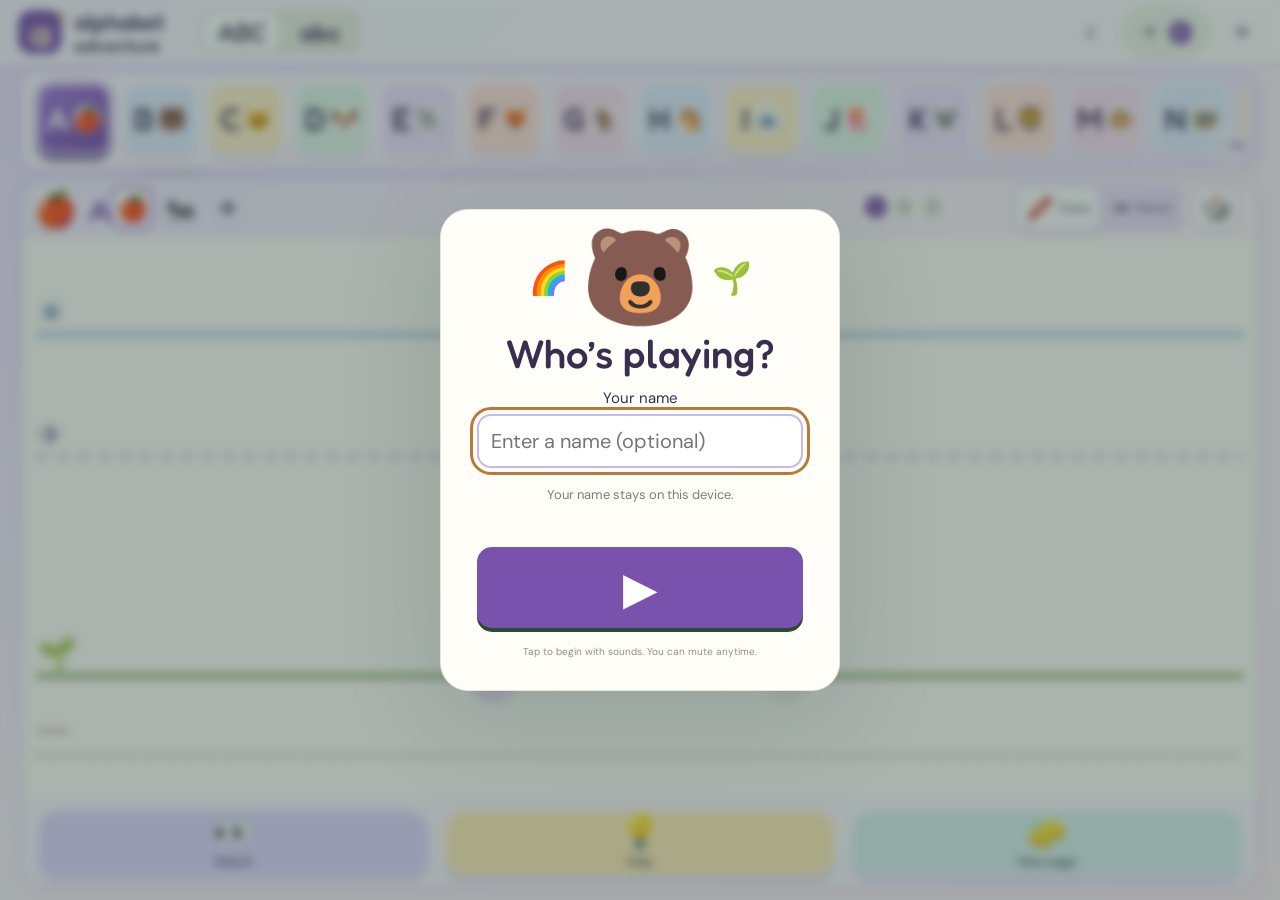
==== index.html @ bd3f43d1 "Advance optional Pencil guidance after completed drawn routes" ====
<!doctype html>
<html lang="en"><head><meta charset="utf-8"><meta name="viewport" content="width=device-width, initial-scale=1, viewport-fit=cover"><meta name="theme-color" content="#eef5eb"><meta name="description" content="A playful, gentle alphabet tracing adventure. Follow the dots, collect animal stickers, and learn one little stroke at a time."><title>Alphabet Adventure · Little strokes, big discoveries</title><link rel="stylesheet" href="style.css?v=25"></head>
<body>
<div id="scene-backdrop" aria-hidden="true"></div><div id="screen-effects" aria-hidden="true"></div>
<header class="topbar"><div class="brand" aria-label="Alphabet Adventure"><span class="brand-icon">a<span>✦</span></span><span>alphabet<span class="brand-second">adventure</span></span></div><div class="case-switch" role="group" aria-label="Letter case"><button id="upper" class="selected" aria-pressed="true">ABC <span>Big letters</span></button><button id="lower" aria-pressed="false">abc <span>Little letters</span></button></div><nav><button id="sound" class="icon-button" aria-label="Mute sounds" aria-pressed="false">♫ <span>Sound on</span></button><button id="stickers" class="collection-button">✧ <span>My stickers</span> <b id="sticker-count">0</b></button><button id="parent" class="icon-button" aria-label="Grown-up settings">⚙</button></nav></header>
<main>
<section class="intro"><div><div class="eyebrow"><span></span> A LITTLE PRACTICE. A LOT OF MAGIC.</div><h1>Little strokes.<br><span>Big discoveries.</span></h1><p>Follow the trail. Make a letter. Meet a new friend.</p></div><div class="intro-art" aria-hidden="true"><span class="sun">☀</span><div class="bear">🐻</div><span class="speech-bubble">Let’s grow together!</span><span class="flower">✿</span><span class="twinkle">✧</span></div></section>
<section class="scene-ribbon" aria-label="Interactive letter background"><div><span class="eyebrow">EXPLORE YOUR LETTER WORLD</span><h2 id="scene-title">Apple orchard</h2><span class="scene-invite">Tap a little friend for a surprise!</span></div><div id="scene-toys"></div><button id="animal-sound" class="secondary">♫ Play scene sound</button></section>
<div class="mini-adventure"><div><strong>Small steps, big smiles 🌟</strong><span id="adventure-status" aria-live="polite">Try three easy letters, one at a time.</span></div><div id="adventure-progress" aria-label="Adventure progress"></div><button id="suggested" class="secondary">✦ Pick a letter for me</button><button id="adventure-start" class="secondary">▶ Let’s try L, T, I</button></div>
<section class="workspace" aria-label="Letter tracing activity">
<aside class="letter-panel"><div class="section-title"><h2>Your alphabet</h2><span>26 little adventures</span></div><div id="alphabet" class="alphabet" aria-label="Choose a letter"></div><div class="swipe-cue" aria-hidden="true">☝ ↔</div><div class="letter-pager" hidden><button id="letters-prev" aria-label="Previous letters">◀</button><span id="letters-page" aria-label="Letter pages"></span><button id="letters-next" aria-label="More letters">▶</button></div><div class="journey"><span>YOUR GROWING GARDEN</span><div class="journey-row"><b id="mastered">0 of 26 letters</b><span>🌱</span></div><progress id="garden" max="26" value="0"></progress><p>A little more wonderful every day.</p></div></aside>
<div class="tracing-card"><div class="card-header"><div class="letter-word"><span id="word-emoji" role="button" tabindex="0" aria-label="Hear this letter">🍎</span><div><span class="eyebrow">LET’S MAKE A LETTER</span><h2><span id="letter-title">A</span> <span id="word-title">is for apple</span></h2></div></div><div id="picture-examples" role="group" aria-label="More examples for this letter"></div><div class="practice-tools" role="group" aria-label="Practice tool"><button id="trace-mode" aria-pressed="true" aria-label="Trace: follow the broad guide">🖍️ <span>Trace</span></button><button id="pencil-mode" aria-pressed="false" aria-label="Pencil: draw your own fine line">✏️ <span>Pencil</span></button></div><div class="play-tools"><button id="random-letter" class="secondary" aria-label="Choose a random letter" aria-pressed="false">🎲</button></div><button id="hear" class="round-button" aria-label="Hear this letter">♫</button></div><div class="guide-controls"><div role="group" aria-label="Writing guide"><button id="guide-trail" aria-pressed="true">〰 Wide trail</button><button id="guide-dots" aria-pressed="false">⁙ Try dots</button></div><span id="guide-label">Follow the wide trail, one stroke at a time.</span></div><button id="line-coach" class="line-coach" hidden aria-label="Hear writing-line guidance"></button><div class="instruction-row"><span id="instruction">Start at the glowing dot</span><div id="steps" aria-label="Stroke progress"></div></div>
<div class="drawing-area" id="drawing-area"><svg id="board" viewBox="0 0 600 460" role="img" aria-label="Trace uppercase A. Start at the numbered dot and follow the arrows."><defs><filter id="glow"><feGaussianBlur stdDeviation="4"/></filter></defs><g id="writing-guides" aria-label="Sky line, plane line, grass baseline and worm line"></g><g id="letter-paths"></g><g id="pencil-directions" pointer-events="none" aria-hidden="true"></g><g id="pencil-cue" pointer-events="none"></g><g id="direction"></g><g id="start-marker"></g><circle id="touch-feedback" r="10" fill="#f8bb72" fill-opacity=".5" stroke="#d68127" stroke-width="2" visibility="hidden" pointer-events="none"/><circle id="demo-dot" r="15" fill="#f4a652" stroke="white" stroke-width="5" visibility="hidden"/></svg><div id="coach-bubble" hidden role="status"><span id="coach-face" aria-hidden="true">🐻</span><span id="coach-message"></span></div><div id="watch-caption" class="watch-caption" hidden aria-live="polite"></div><div id="hint" class="hint" aria-live="polite">☝ Touch the dot and follow the trail</div><div id="retry-notice" class="retry-notice" hidden aria-live="polite">🌱 A fresh page. Let’s try together.</div><div id="celebrate" class="celebrate" hidden><div class="reward-sky" aria-hidden="true">☁️ 🌈 ☁️</div><div id="reward-letter" class="reward-letter" aria-hidden="true"></div><div class="reward-pop-stars" aria-label="Celebration stars"><button class="pop-star" aria-label="Pop a celebration star">⭐</button><button class="pop-star" aria-label="Pop a celebration star">⭐</button><button class="pop-star" aria-label="Pop a celebration star">⭐</button></div><button class="celebration-badge" id="reward-animal" aria-label="Tap the picture to continue">🦊</button><h3 id="reward-title">You made A!</h3><p id="reward-text">A new friend for your sticker book.</p><button id="next" hidden aria-hidden="true" tabindex="-1"></button><span class="picture-prompt" aria-hidden="true">☝ ➜</span><button id="practice-dots" class="secondary" hidden>⁙ Try this letter with dots</button><button id="break-button" class="text-button" hidden>🌱 Take a little break</button><button id="again" class="text-button">↻ Trace it again</button></div><div id="particles" aria-hidden="true"></div></div>
<div class="card-footer"><button id="demo" class="secondary" aria-label="Watch the whole letter"><span class="action-icon" aria-hidden="true">👀</span><span>Watch</span></button><button id="help" class="secondary" aria-label="Help: show the part to try"><span class="action-icon" aria-hidden="true">💡</span><span>Help</span></button><span id="stroke-label">One little stroke at a time</span><button id="check-pencil" class="secondary" hidden aria-label="Check my drawing"><span class="action-icon" aria-hidden="true">✅</span><span>Check</span></button><button id="retry" class="secondary" aria-label="Clear the paper and try again"><span class="action-icon" aria-hidden="true">🧽</span><span>New page</span></button></div></div>
<aside class="friend-panel"><span class="eyebrow">YOUR LITTLE CHEERLEADER</span><div class="friend-illustration"><span class="friend-spark spark-one">✦</span><span id="friend">🦊</span><span class="friend-spark spark-two">✧</span><span class="friend-shadow"></span></div><h2 id="friend-heading">Hi, little explorer!</h2><p id="friend-saying">Every letter starts with one little line. You’ve got this!</p><div class="tip-card"><span>☝</span><p><b>Follow the glowing dot</b><br>Use your finger or a mouse.<br>Take your time. There’s no rush.</p></div><div class="reward-preview"><span>✧</span><p>A new sticker is waiting<br>at the end of your letter!</p></div></aside>
</section><footer class="page-footer"><span>Made for little hands & big imaginations <span>♡</span></span><span>No timers. No pressure. Just discovery.</span></footer></main>
<dialog id="welcome"><div class="welcome-art" aria-hidden="true">🌈<span>🐻</span>🌱</div><div class="eyebrow">WELCOME, LITTLE EXPLORER</div><h2>Who’s playing?</h2><label for="player-name">Your name</label><input id="player-name" type="text" maxlength="32" autocomplete="off" autocapitalize="words" spellcheck="false" placeholder="Enter a name (optional)"><p>Your name stays on this device.</p><button id="start" class="primary" aria-label="Start playing">▶</button><small>Tap to begin with sounds. You can mute anytime.</small></dialog>
<dialog id="sticker-dialog"><button class="close" data-close="sticker-dialog" aria-label="Close sticker book">×</button><div class="eyebrow">LOOK WHAT YOU GREW</div><h2>Your sticker garden ✿</h2><p>Every completed letter brings a new friend.</p><div id="sticker-grid"></div><p class="storage-note">Saved on this browser, on this device.</p></dialog>
<dialog id="settings-dialog"><button class="close" data-close="settings-dialog" aria-label="Close settings">×</button><div class="eyebrow">FOR GROWN-UPS</div><h2>A little progress, every day</h2>
<div class="chart-filters"><label>Practice <select id="chart-mode"><option value="trail">Trace · broad guide</option><option value="dots">Dots · older practice</option><option value="pencil">Pencil</option></select></label><label>Support <select id="chart-level"><option value="gentle">More wiggle room</option><option value="focused">Closer tracing</option></select></label></div>
<p id="chart-context"></p><div id="progress-dashboard"></div><button id="review-practice" class="secondary">🌱 Practice a letter needing support</button><label class="setting-row">Personalized dice practice <input id="adaptive-practice" type="checkbox"></label>
<details><summary>How these observations work</summary><p id="observation-note"></p><p>Pencil records actual movement anywhere on the paper. Its shape score allows different sizes and positions. Screen tracing is not an assessment of independent handwriting. Speed is never a goal.</p><div id="observation-rows"></div><p id="practice-summary"></p><div id="practice-list"></div></details>
<details class="parent-controls"><summary>Practice settings</summary><label class="setting-row">Numbered Pencil tips <input id="pencil-directions-choice" type="checkbox" checked></label><p>Numbers are optional suggestions, not checkpoints. Tips move to the next part when you draw a route. Help repeats the current short tip. Watch demonstrates each tip. The drawing itself determines completion.</p><label class="setting-row">Handwriting lines <input id="writing-lines" type="checkbox" checked></label><p>Sky: tall letters. Plane: small-letter height. Grass: where letters sit. Worm: where tails go. Tap a line name to hear about it.</p><label class="setting-row">Practice appearance <select id="practice-appearance"><option value="trail">Trace · broad guide</option><option value="pencil">Pencil · draw your own line</option></select></label><label class="setting-row">How much wiggle room? <select id="difficulty"><option value="gentle">More wiggle room</option><option value="focused">Closer tracing</option></select></label><label class="setting-row">Gentle background music <input id="music-choice" type="checkbox"></label><label class="setting-row">Celebration animations <input id="animations" type="checkbox" checked></label><h3>Voice: gentle English</h3><p id="voice-note"></p><button id="test-voice" class="secondary">♫ Hear voice</button><p>Watch shows and narrates the whole letter. Help gives a numbered Pencil tip or highlights the current Trace stroke. Pencil waits for three seconds of stillness and compares the drawing with all letters in the selected case, allowing different positions, sizes, and stroke orders. It rewards a clear match, allows unfinished work to continue, and suggests a demonstration for a different letter without locking the paper. Uncertain work is not marked correct. Pages are bounded to 16 drawn gestures or a long scribble; work is preserved for repair. This geometric recognizer uses synthetic print examples, not a trained or validated child-handwriting model. Some valid handwriting styles will not match. Raw drawings stay in memory; only summary observations are saved locally. Try letters on real paper together too.</p><button id="reset" class="secondary">Reset saved practice…</button></details>
<p class="storage-note">Saved only in this browser. No uploaded child data or third-party analytics.</p><p id="storage-status" class="storage-note"></p></dialog>
<dialog id="break-dialog"><div class="eyebrow">LITTLE HANDS DID BIG THINGS</div><h2>Lovely practice! 🌱</h2><p id="break-message"></p><button class="primary" data-close="break-dialog">Ready to play again</button></dialog><script src="letters.js"></script><script src="scene.js?v=25"></script><script src="learning.js?v=25"></script><script src="accessibility.js?v=25"></script><script src="pencil-shape.js?v=25"></script><script src="play.js?v=25"></script><script src="progress.js?v=25"></script><script src="studio.js?v=25"></script><script src="narration.js?v=25"></script><script src="rewards.js?v=25"></script><script src="recognition-data.js?v=25"></script><script src="recognition.js?v=25"></script><script src="examples.js?v=25"></script><script src="pencil-directions.js?v=25"></script><script src="recognition-client.js?v=25"></script><script src="app.js?v=25"></script></body></html>
---- style.css ----
@import url('https://fonts.googleapis.com/css2?family=DM+Sans:wght@400;500;600;700&family=Fredoka:wght@400;500;600&display=swap');
:root{--ink:#253e35;--green:#416a4a;--mint:#eaf1e5;--cream:#faf9f2;--muted:#7b897f;--orange:#eeb067;--line:#e6e9df;--round:'Fredoka','Trebuchet MS',sans-serif;--body:'DM Sans',system-ui,sans-serif}*{box-sizing:border-box}body{margin:0;background:var(--cream);color:var(--ink);font:15px var(--body)}button,a,select,input{-webkit-tap-highlight-color:transparent}button,select{font:inherit}button{cursor:pointer;min-height:44px;border:0;color:inherit;transition:transform .15s,background .15s}button:hover{filter:brightness(.97)}button:active{transform:scale(.96)}button:focus-visible,a:focus-visible,select:focus-visible,input:focus-visible{outline:3px solid #bc7836;outline-offset:4px}button:disabled{opacity:.55;cursor:default}.topbar{max-width:1440px;margin:auto;padding:24px 42px;display:flex;align-items:center;justify-content:space-between;border-bottom:1px solid var(--line)}.brand{text-decoration:none;display:flex;gap:12px;color:var(--ink);align-items:center;font:500 23px/.92 var(--round);letter-spacing:-.5px}.brand-icon{width:44px;height:44px;border-radius:14px;background:var(--green);color:#fff1c9;font:500 37px var(--round);text-align:center;position:relative}.brand-icon span{font-size:17px;position:absolute;top:-6px;right:-6px;color:#e5ac60}.brand-second{display:block;font-size:18px;margin-top:5px;letter-spacing:.5px}.topbar nav{display:flex;gap:12px;align-items:center}.icon-button{border-radius:50px;background:transparent;padding:10px 13px}.icon-button span{font-size:12px;margin-left:5px}.collection-button{border:1px solid #dce3d5;background:#eff3e8;border-radius:50px;padding:10px 18px;font-size:13px;display:flex;align-items:center;gap:9px}.collection-button b{background:var(--green);color:white;min-width:23px;height:23px;display:grid;place-items:center;border-radius:50%;font-size:11px}main{max-width:1440px;margin:auto;padding:0 42px}.intro{display:flex;align-items:center;justify-content:space-between;padding:34px 28px 32px 8px;min-height:230px}.eyebrow{font-size:10px;font-weight:700;letter-spacing:1.7px}.intro .eyebrow{display:flex;align-items:center;gap:8px}.eyebrow>span:not(#letter-title){width:6px;height:6px;border-radius:50%;background:var(--orange)}h1{font:500 clamp(33px,3.5vw,49px)/1.06 var(--round);letter-spacing:-1px;margin:13px 0 12px}h1>span{color:#71896a}.intro p{font-size:13px;color:#748074;margin:0}.intro-art{width:340px;height:170px;position:relative}.bear{position:absolute;bottom:8px;left:78px;font-size:106px;transform:rotate(-8deg);filter:drop-shadow(0 9px 0 #e7e9da)}.sun{position:absolute;left:25px;top:-9px;font-size:65px;color:#efb55c}.speech-bubble{position:absolute;right:0;top:17px;padding:14px;border-radius:18px 18px 18px 0;background:#f1e8d3;transform:rotate(6deg);font:16px var(--round)}.flower{position:absolute;right:34px;bottom:7px;color:#ce9475;font-size:52px}.twinkle{position:absolute;left:40px;bottom:15px;color:#759177;font-size:38px}.workspace{display:grid;grid-template-columns:220px minmax(300px,1fr) 210px;gap:22px;align-items:start}.letter-panel{padding:14px 0}.section-title h2{font:500 21px var(--round);margin:0 0 4px}.section-title>span{font-size:11px;color:var(--muted)}.case-switch{display:flex;background:#eaece2;border-radius:13px;padding:4px;margin:20px 0 18px;gap:3px}.case-switch button{flex:1;background:transparent;border-radius:10px;font:500 19px var(--round);padding:8px 4px}.case-switch button span{display:block;font:10px var(--body);margin-top:3px}.case-switch .selected{background:white;box-shadow:0 2px 4px #2d453312}.alphabet{display:grid;grid-template-columns:repeat(5,1fr);gap:7px}.alphabet button{height:42px;min-height:44px;border-radius:12px;background:#fff;border:1px solid #e4e7db;font:500 22px var(--round);position:relative}.alphabet button.done{background:#eaf0df}.alphabet button.done:after{content:'✓';position:absolute;font:700 9px var(--body);right:3px;top:2px;color:var(--green)}.alphabet button.active{background:var(--green);color:white;box-shadow:0 4px 0 #2b4f34;border-color:var(--green)}.alphabet button.active:after{color:white}.journey{margin-top:27px;padding:18px 15px;background:#eef1e5;border-radius:16px}.journey>span{font-size:9px;font-weight:700;letter-spacing:1.5px;color:#849178}.journey-row{display:flex;justify-content:space-between;align-items:center;margin-top:9px}.journey-row b{font-size:12px}.journey-row>span{font-size:23px}progress{appearance:none;width:100%;height:6px;border:0;border-radius:6px;overflow:hidden;margin:12px 0 4px;background:#dce4d3}progress::-webkit-progress-bar{background:#dce4d3}progress::-webkit-progress-value{background:#7e9b68;border-radius:6px}progress::-moz-progress-bar{background:#7e9b68}.journey p{font-size:10px;color:var(--muted);margin:5px 0 0}.tracing-card{background:white;border:1px solid #e2e7dc;border-radius:25px;overflow:hidden;box-shadow:0 8px 24px #394c2b06}.card-header{display:flex;align-items:center;justify-content:space-between;padding:20px 23px 16px}.letter-word{display:flex;align-items:center;gap:13px}.letter-word>span{background:#fff1df;border-radius:15px;width:51px;height:51px;display:grid;place-items:center;font-size:29px}.letter-word .eyebrow{font-size:8px;letter-spacing:1.4px;color:#7b8d78}.letter-word h2{font:500 26px var(--round);margin:4px 0 0}.letter-word h2 #word-title{font:400 17px var(--round);margin-left:4px;color:#60715f}.round-button{border:1px solid #e9eade;border-radius:50%;background:#fbfcf7;width:44px;font-size:22px}.instruction-row{display:flex;justify-content:space-between;gap:8px;align-items:center;padding:12px 24px;border-top:1px solid #f0f1eb;border-bottom:1px solid #f0f1eb;background:#fafbf7;font-size:12px}.instruction-row>span:before{content:'●';color:#749d60;margin-right:8px;font-size:9px}#steps{display:flex;gap:5px}#steps span{width:19px;height:19px;border-radius:50%;background:#e6ebdf;display:grid;place-items:center;font-size:9px}#steps span.current{background:var(--green);color:white}#steps span.complete{background:#c9deb9;color:#34572b}.drawing-area{position:relative;background:#fffefb;overflow:hidden}#board{width:100%;display:block;touch-action:none;user-select:none;-webkit-user-select:none;max-height:49vh;min-height:260px}.guidelines{fill:none;stroke:#eaeee2;stroke-width:2}.guidelines .dashed{stroke-dasharray:7 9}.track{fill:none;stroke:#eff0e5;stroke-width:42;stroke-linecap:round;stroke-linejoin:round}.track.active-track{stroke:#e4edda}.centerline{fill:none;stroke:#c2cbb7;stroke-width:2;stroke-dasharray:3 10;stroke-linecap:round}.ink{fill:none;stroke:#81a467;stroke-width:29;stroke-linecap:round;stroke-linejoin:round}.marker-pulse{fill:#799c5d;opacity:.15;animation:pulse 2s ease-in-out infinite;transform-box:fill-box;transform-origin:center}.marker-dot{fill:#416a4a;stroke:white;stroke-width:5}.marker-number{fill:white;font:600 19px var(--body);text-anchor:middle;dominant-baseline:central;pointer-events:none}.arrow{fill:none;stroke:#7b9569;stroke-width:3;stroke-linecap:round;stroke-linejoin:round}.hint{position:absolute;bottom:11px;left:10px;right:10px;text-align:center;font-size:11px;color:#8a9482;pointer-events:none}.card-footer{border-top:1px solid #eef0e8;display:flex;align-items:center;justify-content:space-between;padding:13px 18px;gap:8px}.secondary{border:1px solid #e1e7d8;background:white;border-radius:11px;padding:9px 12px;font-size:13px;white-space:nowrap}.card-footer>span{font-size:10px;color:#86907f;text-align:center}.friend-panel{text-align:center;padding:24px 0 0}.friend-panel>.eyebrow{font-size:8px;letter-spacing:1.4px;color:#86947d}.friend-illustration{position:relative;margin:25px auto 17px;width:175px;height:158px;background:#f3ecd9;border-radius:48% 48% 46% 44%}.friend-illustration #friend{position:relative;z-index:1;display:inline-block;font-size:105px;margin-top:8px;animation:bob 4s ease-in-out infinite}.friend-shadow{position:absolute;bottom:13px;left:32px;width:110px;height:16px;border-radius:50%;background:#dcdcc3}.friend-spark{position:absolute;color:#d49b52;font-size:24px}.spark-one{top:1px;left:1px}.spark-two{right:-7px;top:58px}.friend-panel h2{font:500 21px var(--round);margin:8px 0}.friend-panel>p{font-size:12px;line-height:1.8;color:#7f8a79;padding:0 4px;min-height:58px}.tip-card{border:1px dashed #dce3ce;border-radius:17px;text-align:left;padding:15px 12px;display:flex;gap:10px;margin-top:24px;background:#f6f7ed}.tip-card>span{font-size:24px}.tip-card p{font-size:10px;line-height:1.9;margin:0;color:#7b8873}.tip-card b{font-size:11px;color:#56684f}.reward-preview{display:flex;gap:10px;align-items:center;text-align:left;padding:17px 10px}.reward-preview>span{color:#c79e61;font-size:28px}.reward-preview p{font-size:10px;line-height:1.7;color:#8b927e}.page-footer{display:flex;justify-content:space-between;padding:28px 0 24px;color:#98a08f;font-size:10px}.page-footer span span{color:#bc946c;font-size:15px}.celebrate{position:absolute;inset:0;background:#fffef5f7;display:flex;flex-direction:column;align-items:center;justify-content:center;z-index:5;text-align:center;padding:15px}.celebrate[hidden]{display:none}.celebration-badge{font-size:70px;display:block;background:#f2ead3;border:9px solid white;outline:2px dashed #d4b978;border-radius:50%;width:125px;height:125px;line-height:105px;animation:pop .5s ease-out}.celebrate h3{font:500 32px var(--round);margin:18px 0 4px}.celebrate p{font-size:12px;color:#7c8a70;margin:5px 0 20px}.primary{background:var(--green);color:white;min-height:52px;padding:13px 24px;border-radius:15px;font:500 18px var(--round);box-shadow:0 4px 0 #294c32;display:inline-flex;gap:30px;justify-content:space-between;align-items:center}.text-button{background:none;text-decoration:underline;text-underline-offset:4px;font-size:12px;margin-top:7px}.particle{position:absolute;top:-20px;z-index:6;pointer-events:none;font-size:23px;animation:fall 1.7s ease-in forwards}#particles{position:absolute;inset:0;pointer-events:none;z-index:6}.tiny-reward{position:absolute;left:50%;top:34%;transform:translate(-50%,-50%);padding:15px 22px;background:#fff8e7;border:1px solid #ecd5a3;border-radius:20px;font:500 24px var(--round);white-space:nowrap;animation:reward 1.3s ease forwards;z-index:4;pointer-events:none}dialog{border:1px solid #e4e8d7;border-radius:28px;padding:36px;color:var(--ink);background:#fffef8;max-width:min(92vw,600px);max-height:88vh;overflow:auto;box-shadow:0 25px 100px #243f3026}dialog::backdrop{background:#2b443c66;backdrop-filter:blur(5px)}dialog h2{font:500 31px/1.1 var(--round);margin:13px 0}dialog p{font-size:13px;line-height:1.8;color:#788371}#welcome{text-align:center;width:440px;padding:28px 36px 32px}#welcome h2{font-size:40px}#welcome p{max-width:270px;margin:15px auto 25px}#welcome .primary{width:100%}#welcome small{display:block;font-size:10px;color:#8a947e;margin-top:17px}.welcome-art{height:124px;font-size:32px;display:flex;align-items:center;justify-content:center;gap:12px}.welcome-art>span{font-size:95px}.close{position:absolute;right:12px;top:8px;background:transparent;font-size:26px;min-width:44px;border-radius:50%}#sticker-grid{display:grid;grid-template-columns:repeat(5,1fr);gap:10px;margin:24px 0}.sticker{display:flex;flex-direction:column;align-items:center;justify-content:center;background:#f1f2e7;border-radius:17px;min-width:60px;min-height:83px;font-size:35px}.sticker b{font-size:11px;font-weight:500;margin-top:4px}.sticker.locked{font-size:25px;color:#aeb7a0;background:#f4f4ec}.storage-note{font-size:11px!important}.setting-row{display:flex;align-items:center;justify-content:space-between;gap:20px;margin:22px 0;font-size:13px}.setting-row select{max-width:55%;padding:10px;border:1px solid #d8e1cf;background:white;border-radius:10px;color:var(--ink)}input[type=checkbox]{width:23px;height:23px;accent-color:var(--green)}.no-motion *, .no-motion *:before,.no-motion *:after{animation:none!important;transition:none!important}@keyframes pulse{50%{transform:scale(1.2);opacity:.25}}@keyframes bob{50%{transform:translateY(-6px) rotate(-3deg)}}@keyframes pop{0%{transform:scale(.5)}70%{transform:scale(1.1)}}@keyframes fall{to{transform:translateY(480px) rotate(260deg);opacity:0}}@keyframes reward{0%{opacity:0;margin-top:10px}20%,75%{opacity:1;margin-top:0}100%{opacity:0;margin-top:-15px}}
@media(min-width:1450px){#board{max-height:520px}.intro{padding-top:45px;padding-bottom:40px}}@media(max-width:1120px){.workspace{grid-template-columns:180px minmax(300px,1fr);gap:20px}.friend-panel{display:none}.intro{padding:25px 8px;min-height:205px}.alphabet{gap:5px}.alphabet button{font-size:20px}.topbar{padding:20px 28px}main{padding:0 28px}.intro-art{width:300px}#board{max-height:51vh}}@media(max-width:650px){.topbar{padding:16px}.brand{font-size:19px;gap:8px}.brand-second{font-size:14px}.brand-icon{height:38px;width:38px;font-size:31px}.topbar nav{gap:3px}.icon-button{padding:8px 9px}.icon-button span,.collection-button>span{display:none}.collection-button{padding:9px 11px;gap:5px}main{padding:0 14px}.intro{padding:24px 4px 21px;min-height:0}.intro .eyebrow{font-size:8px;letter-spacing:1px}h1{font-size:33px;margin:10px 0}.intro p{font-size:11px;max-width:230px;line-height:1.7}.intro-art{width:80px;height:100px;align-self:center}.bear{font-size:64px;left:0;bottom:14px}.sun,.speech-bubble,.flower{display:none}.twinkle{font-size:26px;left:45px;bottom:0}.workspace{display:flex;flex-direction:column;gap:15px}.letter-panel{padding:0;width:100%;display:grid;grid-template-columns:1fr;gap:10px}.section-title,.journey{display:none}.case-switch{margin:0;width:245px;justify-self:center}.case-switch button{padding:4px;min-height:43px;font-size:17px}.case-switch button span{display:inline;font-size:10px;margin-left:5px}.alphabet{display:flex;overflow-x:auto;gap:7px;padding:4px 3px 8px;scrollbar-width:thin}.alphabet button{min-width:44px;height:44px;flex-shrink:0}.tracing-card{width:100%;border-radius:20px}.card-header{padding:15px 18px}.letter-word>span{width:45px;height:45px;font-size:27px}.letter-word h2{font-size:25px}.instruction-row{padding:10px 17px;font-size:11px}#board{min-height:260px;max-height:none;height:auto;aspect-ratio:600 / 460}.card-footer{padding:10px 12px}.card-footer>span{display:none}.page-footer{justify-content:center;text-align:center;padding:23px 5px}.page-footer>span:last-child{display:none}dialog{padding:29px 20px}#sticker-grid{grid-template-columns:repeat(4,1fr);gap:8px}.sticker{min-width:50px}.celebration-badge{width:96px;height:96px;font-size:53px;line-height:76px}.celebrate h3{font-size:27px;margin-top:12px}.celebrate p{margin-bottom:13px;font-size:11px}}
@media(prefers-reduced-motion:reduce){*,*:before,*:after{animation:none!important;transition:none!important}}

/* Letter worlds and full-screen celebrations */
body{background:var(--scene-color,var(--cream));transition:background .7s ease}main,.topbar{position:relative;z-index:1}.topbar{background:#fffdf8b8}.tracing-card{background:#fff}.letter-panel,.friend-panel{position:relative}#scene-backdrop{position:fixed;inset:0;pointer-events:none;overflow:hidden;opacity:.09;z-index:0}#scene-backdrop span{position:absolute;font-size:150px;animation:world-float 10s ease-in-out infinite}.scene-ribbon{display:flex;align-items:center;justify-content:space-between;gap:14px;padding:15px 24px;margin:0 0 22px;background:#fffdf8db;border:1px solid #ffffff;border-radius:20px;box-shadow:0 5px 20px #405a3005}.scene-ribbon h2{font:500 23px var(--round);margin:4px 0}.scene-ribbon .eyebrow{font-size:8px;letter-spacing:1.3px}.scene-invite{font-size:11px;color:#71836b}#scene-toys{display:flex;gap:12px}.scene-toy{background:transparent;border-radius:20px;min-width:58px;min-height:58px;font-size:36px;animation:bob 3.5s ease-in-out infinite}.scene-toy:nth-child(2){animation-delay:-1s}.scene-toy:nth-child(3){animation-delay:-2s}.scene-toy:hover{background:#eaf0df;transform:rotate(-12deg) scale(1.15)}#screen-effects{position:fixed;inset:0;z-index:20;pointer-events:none;overflow:hidden}.screen-confetti{position:absolute;top:-45px;animation:confetti-shower 3.4s cubic-bezier(.15,.5,.8,.9) forwards;will-change:transform}.scene-pop{position:absolute;bottom:15%;font-size:44px;animation:scene-surprise 1.7s ease-out forwards}.celebration-badge{animation:happy-dance 1.5s ease-in-out infinite}.no-motion .screen-confetti,.no-motion .scene-pop{display:none}@keyframes confetti-shower{to{transform:translate(var(--drift),115vh) rotate(var(--spin));opacity:.15}}@keyframes scene-surprise{0%{opacity:0;transform:scale(.3)}20%{opacity:1}100%{opacity:0;transform:translate(var(--drift),-50vh) rotate(25deg) scale(1.3)}}@keyframes happy-dance{25%{transform:rotate(-9deg) scale(1.05)}75%{transform:rotate(9deg) scale(1.05)}}@keyframes world-float{50%{transform:translate(15px,-20px) rotate(8deg)}}@media(max-width:650px){.scene-ribbon{padding:12px;gap:8px;flex-wrap:wrap;margin-bottom:15px}.scene-ribbon h2{font-size:20px}.scene-invite{font-size:10px}#scene-toys{gap:2px;margin-left:auto}.scene-toy{font-size:27px;min-width:40px;min-height:44px}#animal-sound{width:100%;font-size:12px}.scene-ribbon .eyebrow{font-size:7px}#scene-backdrop span{font-size:100px}}@media(prefers-reduced-motion:reduce){.screen-confetti,.scene-pop{display:none}}

.mini-adventure{display:flex;align-items:center;justify-content:space-between;gap:12px;background:#fff9e6;border:1px solid #eddbab;border-radius:17px;padding:13px 20px;margin-bottom:22px}.mini-adventure strong{display:block;font:500 19px var(--round)}.mini-adventure #adventure-status{display:block;color:#7c805d;font-size:11px;margin-top:5px}#adventure-progress{display:flex;gap:9px}#adventure-progress span{display:grid;place-items:center;min-width:37px;height:37px;border-radius:50%;background:white;font:500 23px var(--round);color:#929a81}#adventure-progress .earned{background:#f9ca64;color:#715923}.alphabet button{min-height:48px}.text-button{min-height:48px;padding:10px 18px}.scene-toy{min-width:48px}@media(max-width:650px){.mini-adventure{flex-wrap:wrap;padding:13px;margin-bottom:15px}.mini-adventure strong{font-size:17px}.mini-adventure .secondary{width:100%}.alphabet button{min-width:48px}.scene-toy{min-width:44px}}
body.playing .intro{min-height:120px;padding-top:17px;padding-bottom:17px}body.playing .intro h1{font-size:32px;margin:8px 0}body.playing .intro h1 br{display:none}body.playing .intro h1 span{margin-left:8px}body.playing .intro-art{height:92px}body.playing .bear{font-size:65px;left:110px}body.playing .sun{font-size:36px;top:0;left:60px}body.playing .flower{font-size:32px}body.playing .speech-bubble{font-size:12px;padding:9px}@media(max-width:650px){body.playing .intro{display:none}.scene-ribbon{margin-top:14px}}

.guide-controls{padding:10px 20px;background:#f8faf2;border-top:1px solid #eef0e4;display:flex;align-items:center;justify-content:space-between;gap:12px}.guide-controls>div{display:flex;gap:5px}.guide-controls button{border-radius:12px;padding:8px 12px;background:white;font-size:13px;border:1px solid #dfe6d4}.guide-controls button[aria-pressed=true]{background:#416a4a;color:white}.guide-controls>span{font-size:10px;max-width:150px;color:#6c7d61}.dots-guide .track{stroke:transparent}.dots-guide .centerline{stroke:#899d75;stroke-width:5;stroke-dasharray:1 12}.dots-guide .ink{stroke-width:18}.help-needed{background:#fff1cc!important;border:2px solid #dca642!important}.is-tracing .scene-toy,.is-tracing #scene-backdrop span,.is-tracing #friend{animation-play-state:paused!important}.is-tracing .scene-ribbon{opacity:.5}.is-tracing #screen-effects{visibility:hidden}.card-footer #stroke-label{display:none}.practice-row{display:flex;justify-content:space-between;padding:8px 12px;border-bottom:1px solid #e3e7d9;font-size:12px}.practice-row b{font:500 23px var(--round)}#practice-list{max-height:200px;overflow:auto}.celebrate #practice-dots{margin-top:12px}.celebrate #break-button,.celebrate #again{margin-top:0;min-height:40px;padding:5px 12px}.celebrate:has(#practice-dots:not([hidden])) .celebration-badge{height:76px;width:76px;line-height:56px;font-size:40px}.celebrate:has(#practice-dots:not([hidden])) h3{margin:10px 0 0;font-size:26px}.celebrate:has(#practice-dots:not([hidden])) p{margin:4px 0 12px}.celebrate [hidden]{display:none!important}@media(max-width:650px){.guide-controls{padding:8px 12px}.guide-controls>span{display:none}.guide-controls>div{width:100%}.guide-controls button{flex:1;min-height:46px}.card-footer{gap:5px}.card-footer .secondary{font-size:12px;padding:8px}.mini-adventure{gap:8px}.mini-adventure .secondary{width:auto;flex:1}.celebrate .celebration-badge{height:72px;width:72px;font-size:38px;line-height:52px}.celebrate h3{font-size:24px;margin:8px 0 0}.celebrate p{margin:4px 0 10px}.celebrate .primary{min-height:44px;padding:8px 18px;font-size:16px}}
.celebrate{overflow-y:auto}.drawing-area{min-height:360px}#board{min-height:360px}@media(max-width:650px){.celebrate:has(#practice-dots:not([hidden])) #again{display:none}}

.writing-line{fill:none;stroke-width:2}.writing-line.sky{stroke:#8bb9df}.writing-line.plane{stroke:#c2afd6;stroke-dasharray:9 8}.writing-line.grass{stroke:#86ad6d;stroke-width:3}.writing-line.worm{stroke:#c49d7b;stroke-dasharray:4 7}.line-name{font:500 14px var(--body);fill:#64785e;stroke:none}.line-name.sky{fill:#4e87af}.line-name.plane{fill:#8c71a7}.line-name.worm{fill:#98724e}.hide-writing-lines #writing-guides{visibility:hidden}.left-hand .card-footer{flex-direction:row-reverse}.left-hand .card-header{flex-direction:row-reverse}.left-hand .guide-controls{flex-direction:row-reverse}.left-hand .instruction-row{flex-direction:row-reverse}.left-hand .hint{padding-left:60px;padding-right:0}@media(min-width:1121px){.left-hand .workspace{grid-template-columns:210px minmax(300px,1fr) 220px}.left-hand .friend-panel{order:1}.left-hand .tracing-card{order:2}.left-hand .letter-panel{order:3}}@media(min-width:651px) and (max-width:1120px){.left-hand .workspace{grid-template-columns:minmax(300px,1fr) 180px}.left-hand .tracing-card{order:1}.left-hand .letter-panel{order:2}}

/* A bounded play surface: panels shrink within their own grid cells. */
:root{--green:#7952ad;--ink:#392d50;--cream:#f5effc}html,body{height:100%;overflow:hidden}body{height:100dvh;background:linear-gradient(135deg,#f3eaff,var(--scene-color,#f6f1fc));display:flex;flex-direction:column}.topbar{width:100%;padding:10px 20px;flex:0 0 68px}.brand-icon{background:#7952ad}main{width:100%;flex:1;min-height:0;display:flex;flex-direction:column;padding:0 20px 12px}.intro,.page-footer,.friend-panel,.journey{display:none!important}.scene-ribbon{flex:0 0 66px;margin:8px 0;padding:6px 16px}.scene-ribbon h2{font-size:19px}.scene-toy{font-size:28px;min-height:44px}.scene-invite{display:none}.mini-adventure{flex:0 0 56px;padding:6px 12px;margin-bottom:10px}.mini-adventure strong{font-size:15px}.workspace,.left-hand .workspace{display:grid!important;grid-template-columns:190px minmax(0,1fr);flex:1;min-height:0;gap:14px;align-items:stretch}.left-hand .workspace{grid-template-columns:minmax(0,1fr) 190px}.letter-panel,.left-hand .letter-panel{order:0;min-width:0;min-height:0;padding:0;display:flex;flex-direction:column}.left-hand .letter-panel{order:2}.tracing-card,.left-hand .tracing-card{order:1;min-width:0;min-height:0;display:flex;flex-direction:column}.alphabet{display:grid;grid-template-columns:repeat(5,minmax(0,1fr));gap:5px;min-height:0;flex:1;overflow:hidden}.alphabet button{width:100%;min-width:0;min-height:0;height:auto;font-size:22px}.section-title{display:block}.case-switch{margin:8px 0;flex:0 0 auto;width:100%}.journey{display:none}.card-header{padding:8px 14px;flex:0 0 64px}.guide-controls{padding:5px 12px;flex:0 0 48px}.instruction-row{padding:6px 12px;flex:0 0 34px}.drawing-area{flex:1;min-height:0;position:relative}#board{position:absolute;inset:0;width:100%;height:100%;min-height:0;max-height:none;aspect-ratio:auto}.card-footer{flex:0 0 54px;padding:5px 12px}.track.active-track{stroke:#e8dcf6}.ink{stroke:#a084c8}.marker-dot{fill:#7952ad}.writing-line{stroke-width:3}.writing-line.grass{stroke-width:4}.line-name{font-size:17px}.celebrate{padding:10px;gap:4px}.celebrate #next{display:none!important}.picture-prompt{font:500 14px var(--round);color:#7952ad}.celebration-badge{cursor:pointer;flex-shrink:0}.celebrate h3{margin:8px 0 0}.celebrate p{margin:3px 0 8px}.celebrate #again{min-height:36px}.celebrate #practice-dots{margin-top:3px}.left-hand .hint{padding:0}#hand-toggle{background:#eee2fc;border-color:#cbb7e8;font-size:12px}.is-tracing .scene-ribbon{opacity:.3}
@media(max-width:650px){.topbar{padding:7px 10px;flex-basis:58px}.brand{font-size:15px}.brand-second{font-size:12px}.brand-icon{width:31px;height:35px}.topbar nav{gap:2px}.topbar nav .icon-button{padding:6px}.collection-button{padding:6px}.topbar #hand-toggle{padding:5px;font-size:10px;max-width:73px}main{padding:0 8px 8px}.scene-ribbon{flex-basis:50px;flex-wrap:nowrap;padding:4px 8px;margin:5px 0;gap:5px}.scene-ribbon>div:first-child{min-width:0}.scene-ribbon h2{font-size:14px}.scene-ribbon .eyebrow{display:none}.scene-toy{font-size:22px;min-width:30px;padding:0}#scene-toys{gap:0}#animal-sound{width:auto;font-size:0;min-width:38px;padding:4px}#animal-sound:after{content:'♫';font-size:20px}.mini-adventure{flex-basis:45px;flex-wrap:nowrap;padding:4px 6px;gap:4px}.mini-adventure>div:first-child{display:none}.mini-adventure .secondary{min-height:36px;font-size:11px;padding:5px}.workspace,.left-hand .workspace{grid-template-columns:minmax(0,1fr);grid-template-rows:100px minmax(0,1fr);gap:7px}.letter-panel,.left-hand .letter-panel{order:0;display:grid;grid-template-columns:60px minmax(0,1fr);gap:5px}.section-title{display:none}.case-switch{margin:0;display:flex;flex-direction:column;padding:2px;gap:1px}.case-switch button{font-size:14px;min-height:0;flex:1}.case-switch button span{display:none}.alphabet{grid-template-columns:repeat(9,minmax(0,1fr));gap:3px;padding:0;overflow:hidden}.alphabet button{font-size:18px;border-radius:8px;min-width:0;min-height:0}.tracing-card,.left-hand .tracing-card{order:1}.card-header{flex-basis:45px;padding:4px 10px}.letter-word>span{width:32px;height:32px;font-size:24px}.letter-word h2{font-size:21px}.letter-word .eyebrow{display:none}.guide-controls{flex-basis:40px;padding:2px 8px}.guide-controls button{min-height:36px;padding:4px;font-size:12px}.instruction-row{flex-basis:28px;font-size:10px}.card-footer{flex-basis:44px;padding:2px 7px}.card-footer .secondary{min-height:38px}.celebrate .celebration-badge,.celebrate:has(#practice-dots:not([hidden])) .celebration-badge{width:64px;height:64px;font-size:36px;line-height:44px;border-width:6px}.celebrate h3{font-size:21px}.celebrate p{display:none}.celebrate #again,.celebrate #break-button{min-height:28px;font-size:11px;padding:2px}.celebrate #practice-dots{min-height:30px;padding:3px;font-size:11px}.picture-prompt{font-size:12px}}
@media(max-height:560px) and (min-width:651px){.scene-ribbon,.mini-adventure,.section-title{display:none}.topbar{flex-basis:52px}.case-switch{margin:4px 0}.card-header{flex-basis:45px}.guide-controls{flex-basis:38px}.card-footer{flex-basis:42px}.workspace{margin-top:5px}}

/* Picture-first play; six roomy choices instead of 26 narrow keys. */
.scene-ribbon,.mini-adventure,.section-title,.guide-controls,.instruction-row #instruction,.hint,.letter-word .eyebrow,#word-title,.topbar .icon-button span{display:none!important}.workspace,.left-hand .workspace{grid-template-columns:240px minmax(0,1fr);margin-top:12px}.left-hand .workspace{grid-template-columns:minmax(0,1fr) 240px}.letter-panel{background:#ffffffa8;border:1px solid #e6d6f5;border-radius:22px;padding:12px!important;gap:10px}.case-switch{margin:0;flex-basis:60px}.case-switch button{font-size:27px}.case-switch button span{display:none}.alphabet{grid-template-columns:repeat(2,minmax(0,1fr));grid-template-rows:repeat(3,minmax(64px,1fr));gap:12px;padding:6px;align-content:center}.alphabet button{border-radius:22px;font:500 clamp(30px,4vw,48px) var(--round);display:flex;align-items:center;justify-content:center;gap:8px;background:#fff;box-shadow:0 4px 0 #e4d8ed;height:auto;min-height:64px;min-width:0}.alphabet button .letter-picture{font-size:28px}.alphabet button.active{background:#7952ad;box-shadow:0 5px 0 #5d398d}.letter-pager{display:flex;align-items:center;justify-content:space-between;gap:8px;flex:0 0 54px}.letter-pager button{font-size:23px;min-width:56px;min-height:50px;background:#e9dcfa;border-radius:15px;color:#7952ad}.letter-pager>span{font-size:15px;letter-spacing:3px;color:#9878b9}.card-header{flex-basis:85px;background:#faf6ff}.letter-word>span{font-size:48px;width:65px;height:65px;background:transparent}.letter-word h2{font-size:44px}.instruction-row{justify-content:center!important;flex:0 0 42px}.instruction-row #steps{gap:12px}#steps span{width:27px;height:27px;font-size:13px}.card-footer{flex-basis:70px;justify-content:space-around}.card-footer .secondary{font-size:24px;min-width:85px;min-height:54px;background:#f1e8fc;border:0;border-radius:18px;display:flex;gap:8px;align-items:center;justify-content:center}.card-footer .secondary span{font-size:13px}.line-name{font-size:26px}.tiny-reward{font-size:44px;background:transparent;border:0;padding:0}.celebrate h3{font-size:30px}.celebrate p,.celebrate #practice-dots,.celebrate #break-button{display:none!important}.celebrate .celebration-badge,.celebrate:has(#practice-dots:not([hidden])) .celebration-badge{width:140px;height:140px;line-height:110px;font-size:85px}.picture-prompt{font-size:30px;animation:bob 1.6s ease-in-out infinite}.celebrate #again{font-size:16px;min-height:44px}.celebrate:has(#practice-dots:not([hidden])) #again{display:block}.collection-button>span{display:none}.collection-button{font-size:23px}#welcome .eyebrow,#welcome h2,#welcome p,#welcome small{display:none}#welcome .primary{justify-content:center;font-size:45px;min-height:90px;margin-top:24px}.welcome-art{height:150px}#welcome{width:340px}.topbar{flex-basis:68px}
@media(max-width:650px){.workspace,.left-hand .workspace{grid-template-columns:minmax(0,1fr);grid-template-rows:132px minmax(0,1fr);margin-top:5px;gap:8px}.letter-panel,.left-hand .letter-panel{padding:6px!important;display:grid;grid-template-columns:56px minmax(0,1fr);grid-template-rows:68px 42px;gap:4px}.case-switch{grid-column:1;grid-row:1;flex-basis:auto}.case-switch button{font-size:20px}.alphabet{grid-column:2;grid-row:1;grid-template-columns:repeat(6,minmax(0,1fr));grid-template-rows:1fr;gap:5px;padding:2px;overflow:visible}.alphabet button{min-height:60px;font-size:25px;border-radius:12px;flex-direction:column;gap:0}.alphabet button .letter-picture{font-size:17px}.letter-pager{grid-column:1/-1;grid-row:2;justify-content:center;gap:25px}.letter-pager button{min-height:38px;min-width:58px;font-size:19px}.letter-pager>span{font-size:13px}.card-header{flex-basis:55px}.letter-word>span{width:40px;height:40px;font-size:34px}.letter-word h2{font-size:32px}.instruction-row{flex-basis:28px}#steps span{height:20px;width:20px;font-size:11px}.card-footer{flex-basis:55px}.card-footer .secondary{min-height:44px;min-width:65px;font-size:22px;padding:4px}.card-footer .secondary span{font-size:10px}.celebrate .celebration-badge,.celebrate:has(#practice-dots:not([hidden])) .celebration-badge{width:85px;height:85px;line-height:65px;font-size:53px}.celebrate h3{font-size:23px}.picture-prompt{font-size:22px}.topbar{flex-basis:56px}.letter-pager button:disabled{opacity:.3}}
@media(max-height:520px) and (min-width:651px){.workspace,.left-hand .workspace{grid-template-columns:200px minmax(0,1fr)}.left-hand .workspace{grid-template-columns:minmax(0,1fr) 200px}.case-switch{flex-basis:42px}.alphabet{gap:6px;grid-template-rows:repeat(3,minmax(40px,1fr))}.alphabet button{min-height:40px;font-size:27px}.alphabet button .letter-picture{font-size:20px}.card-header{flex-basis:48px}.instruction-row{flex-basis:28px}.card-footer{flex-basis:48px}.card-footer .secondary{min-height:40px}.letter-pager{flex-basis:42px}.letter-pager button{min-height:38px}.topbar{flex-basis:52px}}

/* Soft candy colors and sticker-like pictures, without extra motion during writing. */
body{background:radial-gradient(ellipse at top left,#eadcff,transparent 65%),linear-gradient(130deg,#faf5ff,#fff0f6)}.topbar{background:#ffffffb8;border-bottom:2px solid #e6d7fa}.letter-panel{background:linear-gradient(160deg,#fff9ff,#eee4fc);border:2px solid #e2d1f4;box-shadow:0 6px 18px #6947910a}.alphabet button{border:2px solid #fff;position:relative;flex-direction:column;gap:12px;transition:transform .16s,box-shadow .16s}.alphabet button:nth-child(6n+1){background:#f8def0}.alphabet button:nth-child(6n+2){background:#e0ecff}.alphabet button:nth-child(6n+3){background:#fff0c9}.alphabet button:nth-child(6n+4){background:#ddf4e8}.alphabet button:nth-child(6n+5){background:#eee0ff}.alphabet button:nth-child(6n){background:#ffdfd8}.alphabet button .letter-picture{display:grid;place-items:center;width:55px;height:55px;border-radius:50%;background:#ffffffb5;font-size:36px;box-shadow:0 3px 0 #ffffff70}.alphabet button.active{background:linear-gradient(145deg,#a279da,#7045a8);color:white;border:3px solid #fff;box-shadow:0 5px 0 #593583,0 0 0 3px #ceb4ef}.alphabet button.done:after{content:'★';font-size:16px;right:7px;top:5px;color:#c78f18}.alphabet button.active:after{color:#ffe099}.alphabet button:hover{transform:translateY(-2px)}.alphabet button:active{transform:scale(.94)}.tracing-card{border:2px solid #e2d3f3;box-shadow:0 8px 30px #7650910b}.card-header{background:linear-gradient(100deg,#f4edff,#fff4f9);border-bottom:1px solid #eadff2}.letter-word>span{background:white;border-radius:22px;box-shadow:0 4px 0 #e7daf2;transform:rotate(-5deg)}.letter-word h2{color:#7045a8}.card-footer{background:#fbf7ff}.card-footer .secondary{box-shadow:0 4px 0 #decef0}.card-footer .secondary:first-child{background:#efe0ff}.card-footer .secondary:last-child{background:#e5eefc}.celebrate{background:radial-gradient(circle at center,#fff8da,#fcf4ff 70%)}.celebration-badge{background:#fff;border-color:#fff2be;outline:3px dashed #c6a3e4;box-shadow:0 8px 24px #8355a528}.celebrate h3{color:#7546a5}.picture-prompt{color:#9769c6}.letter-pager button{box-shadow:0 3px 0 #d8c4ed}
@media(max-width:650px){.alphabet button{gap:1px;border-width:1px;font-size:24px}.alphabet button .letter-picture{width:25px;height:25px;font-size:20px;box-shadow:none}.alphabet button.active{border-width:2px;box-shadow:0 3px 0 #593583,0 0 0 1px #ceb4ef}.alphabet button.done:after{font-size:10px;right:2px;top:1px}.letter-word>span{border-radius:13px}}
@media(max-height:520px) and (min-width:651px){.alphabet button{flex-direction:row;gap:6px}.alphabet button .letter-picture{width:30px;height:30px;font-size:23px}}
/* Paper practice: fine guide, real movement, no automatic smoothing. */
.play-tools{display:flex;gap:10px;margin-left:auto;margin-right:10px}.play-tools button{font-size:28px;min-width:54px;min-height:50px;border:2px solid #e2d1f4;background:white;border-radius:16px}.play-tools button[aria-pressed=true]{background:#ead9ff;border-color:#8c5dc0;box-shadow:0 3px 0 #b59ace}.pencil-guide .drawing-area{background:#fffdf5}.pencil-guide .track,.pencil-guide .track.active-track{stroke:transparent}.pencil-guide .centerline{stroke:#bdb6aa;stroke-width:1.5;stroke-dasharray:4 6}.pencil-guide .ink{visibility:hidden!important}.pencil-ink{fill:none;stroke:#534c58;stroke-width:2.8;stroke-linecap:round;stroke-linejoin:round}.pencil-guide .writing-line{stroke-width:1.3;opacity:.6}.pencil-guide .marker-pulse{opacity:.2}.reward-star{position:absolute;top:65%;font-size:38px;animation:reward-flight 2.4s ease-out both;pointer-events:none}@keyframes reward-flight{0%{opacity:0;transform:translateY(20px) rotate(-15deg)}20%{opacity:1}100%{opacity:0;transform:translateY(-60vh) rotate(35deg)}}
/* Stable size, no zooming in or out while playing. */
button:active,.alphabet button:active{transform:none}.marker-pulse{animation:none}.celebration-badge{animation:sticker-sway 1.8s ease-in-out 2}@keyframes sticker-sway{25%{transform:translateY(-10px) rotate(-9deg)}75%{transform:translateY(-10px) rotate(9deg)}}.tiny-reward{animation:reward-flight 1.3s ease-out both}.scene-pop{display:none}button{touch-action:manipulation}#board{touch-action:none}.no-motion .reward-star{display:none}
@media(max-width:650px){.play-tools{gap:6px;margin-right:6px}.play-tools button{min-width:44px;min-height:44px;font-size:23px;padding:4px}.card-header{gap:4px}.letter-word{gap:6px}}
@media(prefers-reduced-motion:reduce){.reward-star{display:none}.celebration-badge{animation:none}}
.letter-pager>span{white-space:nowrap;font-size:12px;letter-spacing:1px}.pencil-ink{display:none}.pencil-guide .pencil-ink{display:block}
.line-coach{flex:0 0 38px;background:#fff7de;color:#725383;border:0;font-size:15px;text-align:center;min-height:38px;padding:4px 8px}.line-coach[hidden]{display:none}.pencil-guide .line-name{font-size:14px}.pencil-guide .line-name.guide-target{font-weight:800;fill:#7346a5}.observation-row{display:flex;flex-direction:column;gap:5px;padding:12px 0;border-bottom:1px solid #e4d9ef;font-size:13px}.observation-row strong{color:#714d97}#observation-note{font-size:13px;line-height:1.5}
@media(max-width:650px){.line-coach{font-size:11px;flex-basis:32px;min-height:32px}}
/* A continuous toy shelf, with the whole width below reserved for paper. */
.workspace,.left-hand .workspace{grid-template-columns:minmax(0,1fr)!important;grid-template-rows:100px minmax(0,1fr)!important;gap:8px;margin-top:4px}.letter-panel,.left-hand .letter-panel{order:0!important;display:flex!important;flex-direction:row;align-items:stretch;gap:10px;padding:6px 10px!important;border-radius:20px;position:relative}.case-switch{flex:0 0 70px!important;display:flex;flex-direction:column;gap:2px;padding:3px}.case-switch button{font-size:22px;min-height:34px;padding:2px}.alphabet{display:flex!important;flex:1;gap:10px;padding:4px 34px 7px 4px;overflow-x:auto!important;overflow-y:hidden!important;scroll-snap-type:x proximity;overscroll-behavior-x:contain;touch-action:pan-x;scrollbar-width:thin;scrollbar-color:#c3a6e5 transparent;align-content:normal;position:relative}.alphabet button{flex:0 0 76px;min-height:70px;height:100%;flex-direction:row;gap:4px;font-size:31px;border-radius:17px;scroll-snap-align:center}.alphabet button .letter-picture{width:29px;height:29px;font-size:23px;box-shadow:none}.letter-pager{display:none!important}.swipe-cue{position:absolute;right:9px;bottom:9px;pointer-events:none;background:#fff8;border-radius:12px;padding:3px;color:#7952ad;font-size:17px}.tracing-card,.left-hand .tracing-card{order:1!important;position:relative}.card-header{flex-basis:54px;padding:4px 12px}.letter-word>span{width:42px;height:42px;font-size:34px}.letter-word h2{font-size:30px}.play-tools button{min-height:44px;min-width:48px;font-size:25px;padding:4px}.instruction-row{position:absolute;right:185px;top:15px;z-index:2;pointer-events:none;padding:0;flex-basis:auto}.instruction-row #steps{gap:6px}#steps span{width:22px;height:22px;font-size:12px}.card-footer{flex-basis:48px;padding:2px 10px;gap:10px}.card-footer .secondary{min-height:40px;min-width:100px;font-size:21px;border-radius:14px;padding:3px 8px}.line-coach{flex-basis:30px;min-height:30px;font-size:13px;background:#fff8e8}.pencil-guide .arrow{stroke:#ef7b24;stroke-width:7;stroke-linecap:round;stroke-linejoin:round;filter:drop-shadow(0 1px 2px #fff);fill:none}.pencil-guide .line-name{font-size:14px;cursor:pointer;paint-order:stroke;stroke:#fffdf5;stroke-width:4px;stroke-linejoin:round}.pencil-guide .writing-line.guide-target{stroke-width:2;opacity:.85}.hint-active .track.active-track{stroke:#ffe1a8!important;stroke-width:28;opacity:.7}.hint-active .arrow{stroke:#ed6e1d;stroke-width:8}.hint-active .marker-dot{fill:#a44bc5}.drawing-area{background:#fffdf8}.topbar{flex-basis:58px;padding:6px 18px}.line-name:focus{outline:2px solid #8054b0}
/* Parent dashboard: chart labels remain readable to assistive technology. */
#settings-dialog{width:min(850px,94vw);max-height:90dvh;padding:28px}.chart-filters{display:flex;gap:14px;flex-wrap:wrap}.chart-filters label{display:flex;align-items:center;gap:8px;font-size:13px}.chart-filters select{min-height:42px;padding:8px;border:1px solid #d5c2eb;border-radius:10px;background:white}.stat-tiles{display:grid;grid-template-columns:repeat(4,1fr);gap:8px;margin:16px 0}.stat-tile{padding:18px 8px;border-radius:16px;background:#f2eafa;display:flex;flex-direction:column;gap:6px;text-align:center}.stat-tile strong{font-size:27px;color:#7547a2}.stat-tile span{font-size:12px}.chart-panel{border:1px solid #e8ddef;border-radius:18px;padding:16px;margin:14px 0;background:#fff}.chart-panel h3{font-size:16px;margin:0 0 16px}.chart-bar-row{display:grid;grid-template-columns:150px minmax(40px,1fr) 55px;align-items:center;gap:10px;margin:9px 0;font-size:12px}.chart-bar-row b{text-align:right}.chart-track{height:14px;border-radius:8px;background:#f3edf8;overflow:hidden}.chart-fill{height:100%;border-radius:8px;background:#9e79cb}.chart-fill.peach{background:#e6aa80}.chart-fill.mint{background:#78b5a2}.trend-strip{display:flex;align-items:flex-end;gap:8px;overflow-x:auto;padding-bottom:4px}.trend-column{flex:1;min-width:35px;display:flex;flex-direction:column;align-items:center;gap:7px;font-size:11px}.trend-track{height:110px;width:100%;max-width:40px;background:#f4eef9;border-radius:8px;display:flex;align-items:flex-end;overflow:hidden}.trend-fill{background:#aa87d4;width:100%;border-radius:8px 8px 0 0}.chart-caption,#chart-context{font-size:12px!important;line-height:1.5!important;color:#796b86}.chart-empty{text-align:center;padding:35px 15px;background:#f6effb;border-radius:18px;margin:15px 0}.chart-empty p{font-size:13px}#settings-dialog details{border:1px solid #e7dced;border-radius:14px;padding:14px;margin:14px 0}#settings-dialog summary{cursor:pointer;font-weight:600;min-height:28px;color:#6f4a92}.parent-controls h3{font-size:16px}
@media(max-width:650px){.topbar{flex-basis:50px;padding:5px 8px}.workspace,.left-hand .workspace{grid-template-rows:88px minmax(0,1fr)!important;gap:5px}.letter-panel,.left-hand .letter-panel{padding:4px 6px!important;gap:5px}.case-switch{flex-basis:50px!important}.case-switch button{font-size:18px;min-height:30px}.alphabet{gap:8px}.alphabet button{flex-basis:66px;min-height:62px;font-size:27px}.alphabet button .letter-picture{font-size:20px;width:25px;height:25px}.card-header{flex-basis:48px;padding:3px 8px}.letter-word>span{width:34px;height:34px;font-size:29px}.letter-word h2{font-size:27px}.play-tools{gap:4px}.play-tools button{min-width:44px;min-height:42px;font-size:23px}.instruction-row{top:16px;right:162px}#steps span{width:12px;height:12px;font-size:8px}.instruction-row #steps{gap:3px}.card-footer .secondary{min-width:70px;min-height:40px;font-size:19px}.card-footer{flex-basis:45px}.line-coach{font-size:11px;min-height:28px;flex-basis:28px}.stat-tiles{grid-template-columns:repeat(2,1fr)}#settings-dialog{padding:22px 16px}.chart-bar-row{grid-template-columns:100px minmax(35px,1fr) 42px;gap:6px;font-size:11px}}
@media(max-height:500px) and (min-width:651px){.topbar{flex-basis:44px}.workspace,.left-hand .workspace{grid-template-rows:72px minmax(0,1fr)!important}.alphabet button{min-height:54px;flex-direction:row}.case-switch button{min-height:22px;font-size:17px}.card-header{flex-basis:44px}.card-footer{flex-basis:42px}.line-coach{flex-basis:25px;min-height:25px}}
@media(max-width:380px){.instruction-row{display:none}}
.watch-caption{position:absolute;top:5px;left:10px;right:10px;z-index:3;background:#fff7e9ed;border:1px solid #f0dcc0;border-radius:12px;padding:8px 12px;text-align:center;font-size:14px;line-height:1.4;color:#654678;pointer-events:none}.watch-caption[hidden]{display:none}@media(max-width:650px){.watch-caption{font-size:11px;left:5px;right:5px;padding:5px 7px}}
/* Use the header for letter case; keep the shelf entirely for letters. */
.topbar{gap:14px}.topbar>.case-switch{flex:0 0 160px!important;flex-direction:row;margin:0 auto 0 24px;min-height:44px;max-height:48px}.topbar>.case-switch button{font-size:24px;min-width:68px}.practice-tools{display:flex;gap:4px;margin-left:auto;background:#ece0f8;padding:3px;border-radius:14px}.practice-tools button{min-height:42px;padding:4px 10px;border-radius:11px;font-size:22px;background:transparent;display:flex;align-items:center;gap:5px}.practice-tools button span{font-size:12px}.practice-tools button[aria-pressed=true]{background:white;box-shadow:0 2px 5px #9474aa35}.play-tools{margin-left:8px;margin-right:6px}.instruction-row{right:315px}.retry-notice{position:absolute;z-index:5;top:45%;left:10%;right:10%;padding:20px;background:#fff3d9;border:2px solid #dab6ef;border-radius:22px;text-align:center;color:#754d94;font-size:19px;box-shadow:0 5px 20px #6041751c;pointer-events:none}.retry-notice[hidden]{display:none}
.celebrate{isolation:isolate;background:radial-gradient(ellipse at 50% 45%,#fff9d4 0,#fff0fb 52%,#e9e3ff 100%);overflow:hidden}.reward-sky{position:absolute;top:2%;left:0;right:0;text-align:center;font-size:clamp(28px,5vw,58px);letter-spacing:25px;opacity:.8;pointer-events:none}.reward-letter{position:absolute;left:7%;top:27%;font-size:clamp(60px,14vh,140px);font-weight:800;color:#aa81ca;transform:rotate(-12deg);text-shadow:4px 5px white;pointer-events:none}.reward-pop-stars{position:absolute;right:6%;top:25%;display:flex;flex-direction:column;gap:12px}.pop-star{background:transparent;font-size:clamp(25px,4vh,44px);min-width:48px;min-height:48px;border:0;animation:star-float 2.4s ease-in-out infinite}.pop-star:nth-child(2){animation-delay:.4s}.pop-star:nth-child(3){animation-delay:.8s}.pop-star:disabled{opacity:.55;animation:none}.celebrate .celebration-badge{border-color:#ffe6a6;box-shadow:0 8px 0 #e1c5ed,0 0 0 18px #ffffff70;animation:reward-bounce 1.7s ease-in-out 3}.celebrate h3{margin-top:20px}.picture-prompt{font-size:29px}.celebrate #again{background:#ffffffa6;border-radius:14px;padding:8px 18px}@keyframes star-float{50%{transform:translateY(-10px) rotate(12deg)}}@keyframes reward-bounce{30%{transform:translateY(-12px) rotate(-8deg)}70%{transform:translateY(-5px) rotate(8deg)}}.no-motion .pop-star,.no-motion .celebrate .celebration-badge{animation:none}
@media(max-width:650px){.topbar{gap:5px}.brand{font-size:12px;gap:4px}.brand-icon{width:26px;height:30px}.brand-second{font-size:10px}.topbar>.case-switch{flex-basis:100px!important;margin:0 auto;min-height:42px}.topbar>.case-switch button{font-size:20px;min-width:42px}.topbar nav{gap:0}.topbar .collection-button{font-size:17px;padding:4px}.topbar .icon-button{min-width:30px;padding:4px}.practice-tools button{padding:3px 7px;min-width:42px}.practice-tools button span{display:none}.play-tools{margin-left:4px}.play-tools button{min-width:42px}.instruction-row{display:none}.reward-sky{letter-spacing:10px;font-size:30px}.reward-letter{left:5%;font-size:65px;top:37%}.reward-pop-stars{right:4%;gap:4px;top:28%}.pop-star{font-size:26px;min-height:44px;min-width:44px}.celebrate .celebration-badge{box-shadow:0 5px 0 #e1c5ed,0 0 0 10px #ffffff70}.retry-notice{font-size:15px}}
@media(prefers-reduced-motion:reduce){.pop-star,.celebrate .celebration-badge{animation:none}}
@media(max-width:360px){.brand>span:last-child{display:none}.topbar>.case-switch{margin-left:4px}}

/* Pencil guidance is optional; no moving checkpoints or numbered stroke gates. */
.pencil-guide #start-marker,.pencil-guide #direction{visibility:hidden}
.pencil-guide.hint-active #start-marker,.pencil-guide.hint-active #direction{visibility:visible}
.pencil-guide #steps span{color:#9a6cce;background:transparent;font-size:19px}
.pencil-guide #steps span.complete{color:#b9770c;background:#fff0bd}
/* Keep iPad selection/callouts off the child surface, not parent settings. */
.workspace,.workspace *,.topbar,.topbar *{-webkit-user-select:none;user-select:none;-webkit-touch-callout:none;-webkit-tap-highlight-color:transparent}
#board,#drawing-area{touch-action:none}
.card-footer{flex:0 0 88px!important;display:grid!important;grid-template-columns:repeat(3,minmax(0,1fr));gap:12px!important;padding:8px 14px!important}
.card-footer .secondary{display:flex;flex-direction:column;justify-content:center;gap:2px;min-height:68px!important;min-width:0!important;border:2px solid #fff;border-radius:22px!important;box-shadow:0 4px 0 #d8c8ed;font-size:14px!important}
.card-footer .action-icon{font-size:32px!important;line-height:1.1}
.card-footer #demo{background:#e0d7ff}.card-footer #help{background:#ffedb8}.card-footer #retry{background:#d8f1ee}
.card-footer #stroke-label{display:none}
.card-footer button:active{transform:translateY(3px);box-shadow:none}
#line-coach,#hear{display:none!important}
#word-emoji{cursor:pointer}
#coach-bubble{position:absolute;left:50%;bottom:12px;transform:translateX(-50%);background:#fff8dc;border:2px solid #eed5a3;border-radius:24px;padding:8px 16px;display:flex;align-items:center;gap:10px;color:#73527c;font-size:15px;pointer-events:none;box-shadow:0 3px 12px #76509916}
#coach-bubble[hidden]{display:none}
#coach-face{font-size:35px}
.missing-piece{fill:none;stroke:#eb9a2e;stroke-width:9;stroke-linecap:round;stroke-linejoin:round;opacity:.6;stroke-dasharray:6 10;animation:piece-glow 1.4s ease-in-out infinite}
@keyframes piece-glow{50%{opacity:.25;stroke-width:12}}
.pencil-guide .pencil-ink{stroke-width:3.5}
#help.help-needed .action-icon{animation:bob 1.5s ease-in-out infinite}
@media(max-height:550px){.card-footer{flex-basis:66px!important;padding:5px 10px!important}.card-footer .secondary{min-height:52px!important;flex-direction:row}.card-footer .action-icon{font-size:28px!important}}
@media(max-width:500px){.card-footer{gap:8px!important;padding:6px 8px!important}.card-footer .secondary span:not(.action-icon){font-size:12px!important}.topbar .brand>span:not(.brand-icon){display:none}.card-header .practice-tools button span{display:none}.card-header .practice-tools button{min-width:48px;font-size:27px}}

/* Repair controls and curated picture vocabulary. */
.pencil-guide .card-footer{grid-template-columns:repeat(4,minmax(0,1fr))}
#picture-examples{display:flex;gap:4px;margin-right:auto}
#picture-examples button{width:44px;height:44px;min-width:44px;border-radius:14px;background:#f4ebff;border:2px solid transparent;font-size:25px;padding:2px}
#picture-examples button[aria-pressed=true]{border-color:#9160ce;background:#fff}
@media(max-width:600px){#picture-examples{gap:2px}#picture-examples button{width:36px;min-width:36px;height:44px;font-size:22px}.card-header{gap:4px!important}.letter-word{gap:3px!important}.letter-word h2{font-size:21px!important}#word-emoji{display:none!important}}

.word-picture{display:inline-block;width:1em;height:1em;object-fit:contain;vertical-align:middle;pointer-events:none}#picture-examples .word-picture{width:30px;height:30px}#reward-animal .word-picture{width:1em;height:1em}

#pencil-directions{pointer-events:none}.is-tracing #pencil-directions{opacity:.35}body:not(.pencil-guide) #pencil-directions{display:none}

/* Child play guards; leave settings scrollable and the name field editable. */
body.playing{overscroll-behavior:none;-webkit-user-select:none;user-select:none;-webkit-touch-callout:none}
body.playing .workspace,body.playing .topbar{touch-action:none}
body.playing #alphabet{touch-action:pan-x}
dialog{touch-action:pan-y}input,textarea{touch-action:manipulation;-webkit-user-select:text;user-select:text}
#check-pencil[hidden]{display:none!important}#check-pencil:disabled{opacity:.45}
#welcome h2,#welcome p,#welcome small{display:block}#welcome{width:min(400px,92vw)}
#welcome label{display:block;margin:12px 0 6px}#player-name{display:block;width:100%;box-sizing:border-box;border:2px solid #cbb7e8;border-radius:14px;padding:12px;font:inherit;font-size:20px;background:white;color:#534c58}
#welcome .welcome-art{height:80px}#welcome .primary{margin-top:16px;min-height:60px}
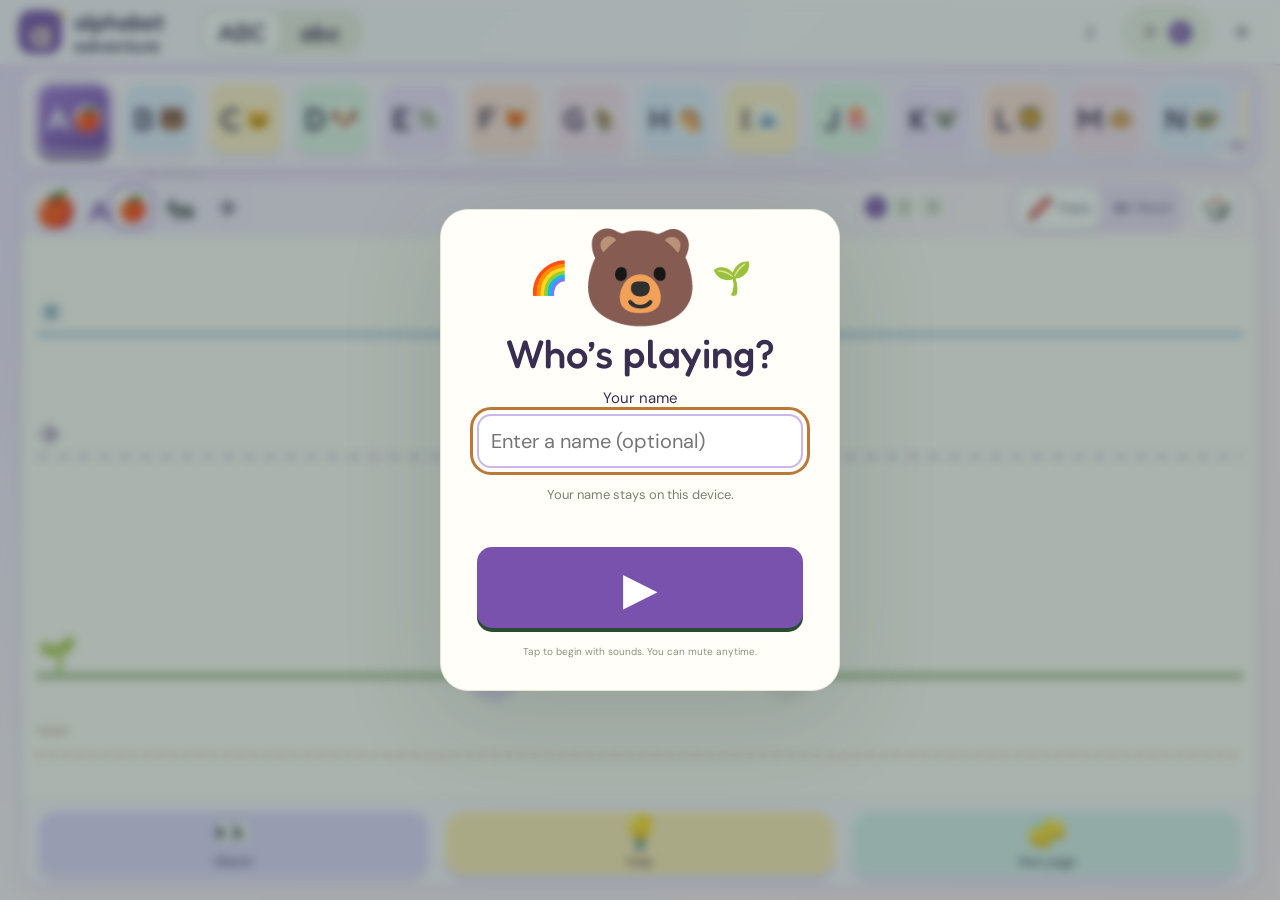
==== commit 7a79bcf3: "Name handwriting lines in spoken Pencil guidance" ====
--- a/index.html
+++ b/index.html
@@ -1,5 +1,5 @@
 <!doctype html>
-<html lang="en"><head><meta charset="utf-8"><meta name="viewport" content="width=device-width, initial-scale=1, viewport-fit=cover"><meta name="theme-color" content="#eef5eb"><meta name="description" content="A playful, gentle alphabet tracing adventure. Follow the dots, collect animal stickers, and learn one little stroke at a time."><title>Alphabet Adventure · Little strokes, big discoveries</title><link rel="stylesheet" href="style.css?v=25"></head>
+<html lang="en"><head><meta charset="utf-8"><meta name="viewport" content="width=device-width, initial-scale=1, viewport-fit=cover"><meta name="theme-color" content="#eef5eb"><meta name="description" content="A playful, gentle alphabet tracing adventure. Follow the dots, collect animal stickers, and learn one little stroke at a time."><title>Alphabet Adventure · Little strokes, big discoveries</title><link rel="stylesheet" href="style.css?v=26"></head>
 <body>
 <div id="scene-backdrop" aria-hidden="true"></div><div id="screen-effects" aria-hidden="true"></div>
 <header class="topbar"><div class="brand" aria-label="Alphabet Adventure"><span class="brand-icon">a<span>✦</span></span><span>alphabet<span class="brand-second">adventure</span></span></div><div class="case-switch" role="group" aria-label="Letter case"><button id="upper" class="selected" aria-pressed="true">ABC <span>Big letters</span></button><button id="lower" aria-pressed="false">abc <span>Little letters</span></button></div><nav><button id="sound" class="icon-button" aria-label="Mute sounds" aria-pressed="false">♫ <span>Sound on</span></button><button id="stickers" class="collection-button">✧ <span>My stickers</span> <b id="sticker-count">0</b></button><button id="parent" class="icon-button" aria-label="Grown-up settings">⚙</button></nav></header>
@@ -22,4 +22,4 @@
 <details><summary>How these observations work</summary><p id="observation-note"></p><p>Pencil records actual movement anywhere on the paper. Its shape score allows different sizes and positions. Screen tracing is not an assessment of independent handwriting. Speed is never a goal.</p><div id="observation-rows"></div><p id="practice-summary"></p><div id="practice-list"></div></details>
 <details class="parent-controls"><summary>Practice settings</summary><label class="setting-row">Numbered Pencil tips <input id="pencil-directions-choice" type="checkbox" checked></label><p>Numbers are optional suggestions, not checkpoints. Tips move to the next part when you draw a route. Help repeats the current short tip. Watch demonstrates each tip. The drawing itself determines completion.</p><label class="setting-row">Handwriting lines <input id="writing-lines" type="checkbox" checked></label><p>Sky: tall letters. Plane: small-letter height. Grass: where letters sit. Worm: where tails go. Tap a line name to hear about it.</p><label class="setting-row">Practice appearance <select id="practice-appearance"><option value="trail">Trace · broad guide</option><option value="pencil">Pencil · draw your own line</option></select></label><label class="setting-row">How much wiggle room? <select id="difficulty"><option value="gentle">More wiggle room</option><option value="focused">Closer tracing</option></select></label><label class="setting-row">Gentle background music <input id="music-choice" type="checkbox"></label><label class="setting-row">Celebration animations <input id="animations" type="checkbox" checked></label><h3>Voice: gentle English</h3><p id="voice-note"></p><button id="test-voice" class="secondary">♫ Hear voice</button><p>Watch shows and narrates the whole letter. Help gives a numbered Pencil tip or highlights the current Trace stroke. Pencil waits for three seconds of stillness and compares the drawing with all letters in the selected case, allowing different positions, sizes, and stroke orders. It rewards a clear match, allows unfinished work to continue, and suggests a demonstration for a different letter without locking the paper. Uncertain work is not marked correct. Pages are bounded to 16 drawn gestures or a long scribble; work is preserved for repair. This geometric recognizer uses synthetic print examples, not a trained or validated child-handwriting model. Some valid handwriting styles will not match. Raw drawings stay in memory; only summary observations are saved locally. Try letters on real paper together too.</p><button id="reset" class="secondary">Reset saved practice…</button></details>
 <p class="storage-note">Saved only in this browser. No uploaded child data or third-party analytics.</p><p id="storage-status" class="storage-note"></p></dialog>
-<dialog id="break-dialog"><div class="eyebrow">LITTLE HANDS DID BIG THINGS</div><h2>Lovely practice! 🌱</h2><p id="break-message"></p><button class="primary" data-close="break-dialog">Ready to play again</button></dialog><script src="letters.js"></script><script src="scene.js?v=25"></script><script src="learning.js?v=25"></script><script src="accessibility.js?v=25"></script><script src="pencil-shape.js?v=25"></script><script src="play.js?v=25"></script><script src="progress.js?v=25"></script><script src="studio.js?v=25"></script><script src="narration.js?v=25"></script><script src="rewards.js?v=25"></script><script src="recognition-data.js?v=25"></script><script src="recognition.js?v=25"></script><script src="examples.js?v=25"></script><script src="pencil-directions.js?v=25"></script><script src="recognition-client.js?v=25"></script><script src="app.js?v=25"></script></body></html>
+<dialog id="break-dialog"><div class="eyebrow">LITTLE HANDS DID BIG THINGS</div><h2>Lovely practice! 🌱</h2><p id="break-message"></p><button class="primary" data-close="break-dialog">Ready to play again</button></dialog><script src="letters.js"></script><script src="scene.js?v=26"></script><script src="learning.js?v=26"></script><script src="accessibility.js?v=26"></script><script src="pencil-shape.js?v=26"></script><script src="play.js?v=26"></script><script src="progress.js?v=26"></script><script src="studio.js?v=26"></script><script src="narration.js?v=26"></script><script src="rewards.js?v=26"></script><script src="recognition-data.js?v=26"></script><script src="recognition.js?v=26"></script><script src="examples.js?v=26"></script><script src="pencil-directions.js?v=26"></script><script src="recognition-client.js?v=26"></script><script src="app.js?v=26"></script></body></html>
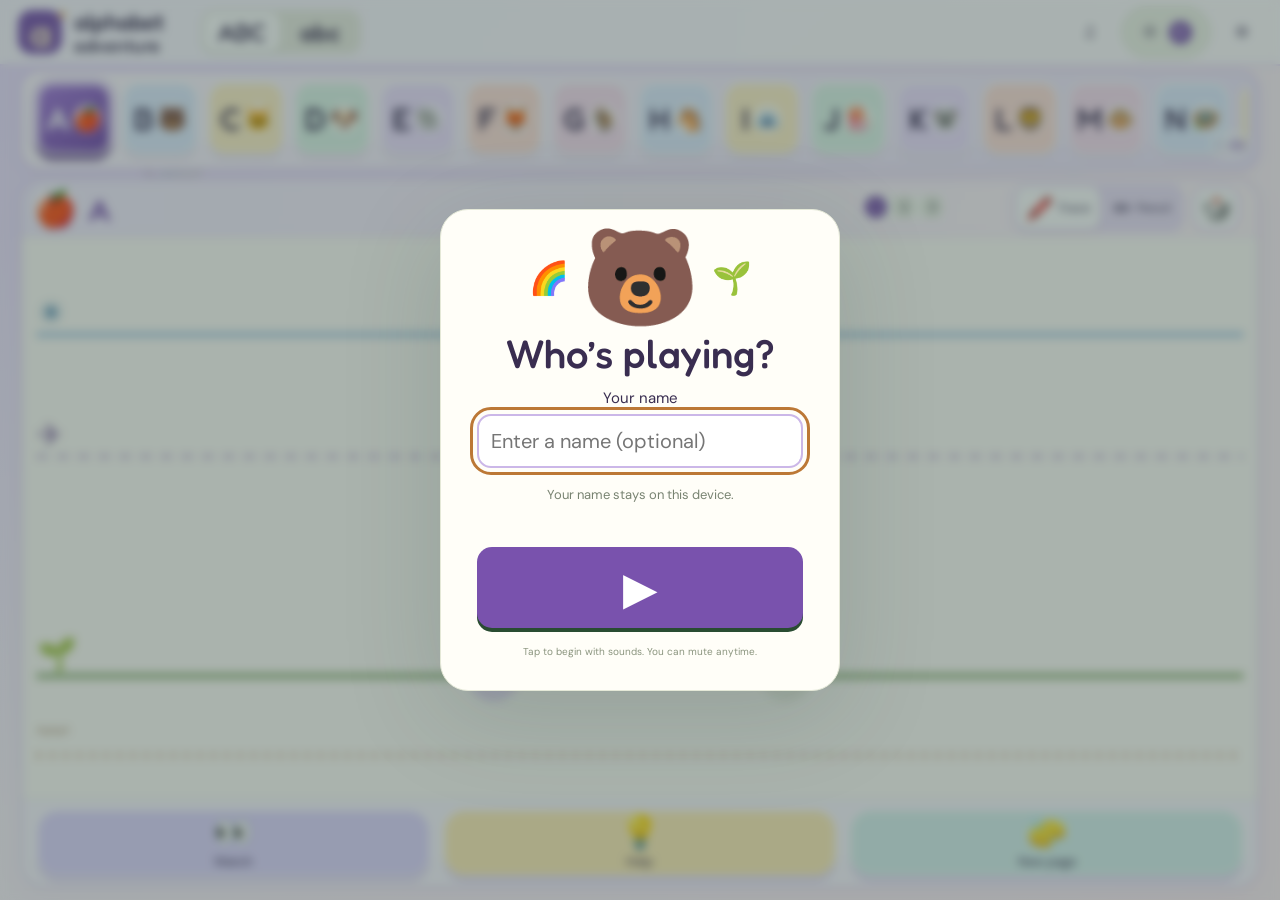
==== commit 89d90117: "Turn letter examples into a gentle post-writing picture game" ====
--- a/index.html
+++ b/index.html
@@ -1,5 +1,5 @@
 <!doctype html>
-<html lang="en"><head><meta charset="utf-8"><meta name="viewport" content="width=device-width, initial-scale=1, viewport-fit=cover"><meta name="theme-color" content="#eef5eb"><meta name="description" content="A playful, gentle alphabet tracing adventure. Follow the dots, collect animal stickers, and learn one little stroke at a time."><title>Alphabet Adventure · Little strokes, big discoveries</title><link rel="stylesheet" href="style.css?v=26"></head>
+<html lang="en"><head><meta charset="utf-8"><meta name="viewport" content="width=device-width, initial-scale=1, viewport-fit=cover"><meta name="theme-color" content="#eef5eb"><meta name="description" content="A playful, gentle alphabet tracing adventure. Follow the dots, collect animal stickers, and learn one little stroke at a time."><title>Alphabet Adventure · Little strokes, big discoveries</title><link rel="stylesheet" href="style.css?v=27"></head>
 <body>
 <div id="scene-backdrop" aria-hidden="true"></div><div id="screen-effects" aria-hidden="true"></div>
 <header class="topbar"><div class="brand" aria-label="Alphabet Adventure"><span class="brand-icon">a<span>✦</span></span><span>alphabet<span class="brand-second">adventure</span></span></div><div class="case-switch" role="group" aria-label="Letter case"><button id="upper" class="selected" aria-pressed="true">ABC <span>Big letters</span></button><button id="lower" aria-pressed="false">abc <span>Little letters</span></button></div><nav><button id="sound" class="icon-button" aria-label="Mute sounds" aria-pressed="false">♫ <span>Sound on</span></button><button id="stickers" class="collection-button">✧ <span>My stickers</span> <b id="sticker-count">0</b></button><button id="parent" class="icon-button" aria-label="Grown-up settings">⚙</button></nav></header>
@@ -10,7 +10,7 @@
 <section class="workspace" aria-label="Letter tracing activity">
 <aside class="letter-panel"><div class="section-title"><h2>Your alphabet</h2><span>26 little adventures</span></div><div id="alphabet" class="alphabet" aria-label="Choose a letter"></div><div class="swipe-cue" aria-hidden="true">☝ ↔</div><div class="letter-pager" hidden><button id="letters-prev" aria-label="Previous letters">◀</button><span id="letters-page" aria-label="Letter pages"></span><button id="letters-next" aria-label="More letters">▶</button></div><div class="journey"><span>YOUR GROWING GARDEN</span><div class="journey-row"><b id="mastered">0 of 26 letters</b><span>🌱</span></div><progress id="garden" max="26" value="0"></progress><p>A little more wonderful every day.</p></div></aside>
 <div class="tracing-card"><div class="card-header"><div class="letter-word"><span id="word-emoji" role="button" tabindex="0" aria-label="Hear this letter">🍎</span><div><span class="eyebrow">LET’S MAKE A LETTER</span><h2><span id="letter-title">A</span> <span id="word-title">is for apple</span></h2></div></div><div id="picture-examples" role="group" aria-label="More examples for this letter"></div><div class="practice-tools" role="group" aria-label="Practice tool"><button id="trace-mode" aria-pressed="true" aria-label="Trace: follow the broad guide">🖍️ <span>Trace</span></button><button id="pencil-mode" aria-pressed="false" aria-label="Pencil: draw your own fine line">✏️ <span>Pencil</span></button></div><div class="play-tools"><button id="random-letter" class="secondary" aria-label="Choose a random letter" aria-pressed="false">🎲</button></div><button id="hear" class="round-button" aria-label="Hear this letter">♫</button></div><div class="guide-controls"><div role="group" aria-label="Writing guide"><button id="guide-trail" aria-pressed="true">〰 Wide trail</button><button id="guide-dots" aria-pressed="false">⁙ Try dots</button></div><span id="guide-label">Follow the wide trail, one stroke at a time.</span></div><button id="line-coach" class="line-coach" hidden aria-label="Hear writing-line guidance"></button><div class="instruction-row"><span id="instruction">Start at the glowing dot</span><div id="steps" aria-label="Stroke progress"></div></div>
-<div class="drawing-area" id="drawing-area"><svg id="board" viewBox="0 0 600 460" role="img" aria-label="Trace uppercase A. Start at the numbered dot and follow the arrows."><defs><filter id="glow"><feGaussianBlur stdDeviation="4"/></filter></defs><g id="writing-guides" aria-label="Sky line, plane line, grass baseline and worm line"></g><g id="letter-paths"></g><g id="pencil-directions" pointer-events="none" aria-hidden="true"></g><g id="pencil-cue" pointer-events="none"></g><g id="direction"></g><g id="start-marker"></g><circle id="touch-feedback" r="10" fill="#f8bb72" fill-opacity=".5" stroke="#d68127" stroke-width="2" visibility="hidden" pointer-events="none"/><circle id="demo-dot" r="15" fill="#f4a652" stroke="white" stroke-width="5" visibility="hidden"/></svg><div id="coach-bubble" hidden role="status"><span id="coach-face" aria-hidden="true">🐻</span><span id="coach-message"></span></div><div id="watch-caption" class="watch-caption" hidden aria-live="polite"></div><div id="hint" class="hint" aria-live="polite">☝ Touch the dot and follow the trail</div><div id="retry-notice" class="retry-notice" hidden aria-live="polite">🌱 A fresh page. Let’s try together.</div><div id="celebrate" class="celebrate" hidden><div class="reward-sky" aria-hidden="true">☁️ 🌈 ☁️</div><div id="reward-letter" class="reward-letter" aria-hidden="true"></div><div class="reward-pop-stars" aria-label="Celebration stars"><button class="pop-star" aria-label="Pop a celebration star">⭐</button><button class="pop-star" aria-label="Pop a celebration star">⭐</button><button class="pop-star" aria-label="Pop a celebration star">⭐</button></div><button class="celebration-badge" id="reward-animal" aria-label="Tap the picture to continue">🦊</button><h3 id="reward-title">You made A!</h3><p id="reward-text">A new friend for your sticker book.</p><button id="next" hidden aria-hidden="true" tabindex="-1"></button><span class="picture-prompt" aria-hidden="true">☝ ➜</span><button id="practice-dots" class="secondary" hidden>⁙ Try this letter with dots</button><button id="break-button" class="text-button" hidden>🌱 Take a little break</button><button id="again" class="text-button">↻ Trace it again</button></div><div id="particles" aria-hidden="true"></div></div>
+<div class="drawing-area" id="drawing-area"><svg id="board" viewBox="0 0 600 460" role="img" aria-label="Trace uppercase A. Start at the numbered dot and follow the arrows."><defs><filter id="glow"><feGaussianBlur stdDeviation="4"/></filter></defs><g id="writing-guides" aria-label="Sky line, plane line, grass baseline and worm line"></g><g id="letter-paths"></g><g id="pencil-directions" pointer-events="none" aria-hidden="true"></g><g id="pencil-cue" pointer-events="none"></g><g id="direction"></g><g id="start-marker"></g><circle id="touch-feedback" r="10" fill="#f8bb72" fill-opacity=".5" stroke="#d68127" stroke-width="2" visibility="hidden" pointer-events="none"/><circle id="demo-dot" r="15" fill="#f4a652" stroke="white" stroke-width="5" visibility="hidden"/></svg><div id="coach-bubble" hidden role="status"><span id="coach-face" aria-hidden="true">🐻</span><span id="coach-message"></span></div><div id="watch-caption" class="watch-caption" hidden aria-live="polite"></div><div id="hint" class="hint" aria-live="polite">☝ Touch the dot and follow the trail</div><div id="retry-notice" class="retry-notice" hidden aria-live="polite">🌱 A fresh page. Let’s try together.</div><div id="celebrate" class="celebrate" hidden><div class="reward-sky" aria-hidden="true">☁️ 🌈 ☁️</div><div id="reward-letter" class="reward-letter" aria-hidden="true"></div><div class="reward-pop-stars" aria-label="Celebration stars"><button class="pop-star" aria-label="Pop a celebration star">⭐</button><button class="pop-star" aria-label="Pop a celebration star">⭐</button><button class="pop-star" aria-label="Pop a celebration star">⭐</button></div><button class="celebration-badge" id="reward-animal" aria-label="Tap the picture to continue">🦊</button><section id="picture-game" hidden aria-label="Find the picture"><div id="picture-game-prompt" role="status"></div><button id="picture-game-hear" class="secondary" aria-label="Hear the picture question">🔊</button><div id="picture-game-choices" role="group" aria-label="Choose a picture"></div><button id="picture-game-next" class="secondary" aria-label="Continue to the next letter">➜</button></section><h3 id="reward-title">You made A!</h3><p id="reward-text">A new friend for your sticker book.</p><button id="next" hidden aria-hidden="true" tabindex="-1"></button><span class="picture-prompt" aria-hidden="true">☝ ➜</span><button id="practice-dots" class="secondary" hidden>⁙ Try this letter with dots</button><button id="break-button" class="text-button" hidden>🌱 Take a little break</button><button id="again" class="text-button">↻ Trace it again</button></div><div id="particles" aria-hidden="true"></div></div>
 <div class="card-footer"><button id="demo" class="secondary" aria-label="Watch the whole letter"><span class="action-icon" aria-hidden="true">👀</span><span>Watch</span></button><button id="help" class="secondary" aria-label="Help: show the part to try"><span class="action-icon" aria-hidden="true">💡</span><span>Help</span></button><span id="stroke-label">One little stroke at a time</span><button id="check-pencil" class="secondary" hidden aria-label="Check my drawing"><span class="action-icon" aria-hidden="true">✅</span><span>Check</span></button><button id="retry" class="secondary" aria-label="Clear the paper and try again"><span class="action-icon" aria-hidden="true">🧽</span><span>New page</span></button></div></div>
 <aside class="friend-panel"><span class="eyebrow">YOUR LITTLE CHEERLEADER</span><div class="friend-illustration"><span class="friend-spark spark-one">✦</span><span id="friend">🦊</span><span class="friend-spark spark-two">✧</span><span class="friend-shadow"></span></div><h2 id="friend-heading">Hi, little explorer!</h2><p id="friend-saying">Every letter starts with one little line. You’ve got this!</p><div class="tip-card"><span>☝</span><p><b>Follow the glowing dot</b><br>Use your finger or a mouse.<br>Take your time. There’s no rush.</p></div><div class="reward-preview"><span>✧</span><p>A new sticker is waiting<br>at the end of your letter!</p></div></aside>
 </section><footer class="page-footer"><span>Made for little hands & big imaginations <span>♡</span></span><span>No timers. No pressure. Just discovery.</span></footer></main>
@@ -22,4 +22,4 @@
 <details><summary>How these observations work</summary><p id="observation-note"></p><p>Pencil records actual movement anywhere on the paper. Its shape score allows different sizes and positions. Screen tracing is not an assessment of independent handwriting. Speed is never a goal.</p><div id="observation-rows"></div><p id="practice-summary"></p><div id="practice-list"></div></details>
 <details class="parent-controls"><summary>Practice settings</summary><label class="setting-row">Numbered Pencil tips <input id="pencil-directions-choice" type="checkbox" checked></label><p>Numbers are optional suggestions, not checkpoints. Tips move to the next part when you draw a route. Help repeats the current short tip. Watch demonstrates each tip. The drawing itself determines completion.</p><label class="setting-row">Handwriting lines <input id="writing-lines" type="checkbox" checked></label><p>Sky: tall letters. Plane: small-letter height. Grass: where letters sit. Worm: where tails go. Tap a line name to hear about it.</p><label class="setting-row">Practice appearance <select id="practice-appearance"><option value="trail">Trace · broad guide</option><option value="pencil">Pencil · draw your own line</option></select></label><label class="setting-row">How much wiggle room? <select id="difficulty"><option value="gentle">More wiggle room</option><option value="focused">Closer tracing</option></select></label><label class="setting-row">Gentle background music <input id="music-choice" type="checkbox"></label><label class="setting-row">Celebration animations <input id="animations" type="checkbox" checked></label><h3>Voice: gentle English</h3><p id="voice-note"></p><button id="test-voice" class="secondary">♫ Hear voice</button><p>Watch shows and narrates the whole letter. Help gives a numbered Pencil tip or highlights the current Trace stroke. Pencil waits for three seconds of stillness and compares the drawing with all letters in the selected case, allowing different positions, sizes, and stroke orders. It rewards a clear match, allows unfinished work to continue, and suggests a demonstration for a different letter without locking the paper. Uncertain work is not marked correct. Pages are bounded to 16 drawn gestures or a long scribble; work is preserved for repair. This geometric recognizer uses synthetic print examples, not a trained or validated child-handwriting model. Some valid handwriting styles will not match. Raw drawings stay in memory; only summary observations are saved locally. Try letters on real paper together too.</p><button id="reset" class="secondary">Reset saved practice…</button></details>
 <p class="storage-note">Saved only in this browser. No uploaded child data or third-party analytics.</p><p id="storage-status" class="storage-note"></p></dialog>
-<dialog id="break-dialog"><div class="eyebrow">LITTLE HANDS DID BIG THINGS</div><h2>Lovely practice! 🌱</h2><p id="break-message"></p><button class="primary" data-close="break-dialog">Ready to play again</button></dialog><script src="letters.js"></script><script src="scene.js?v=26"></script><script src="learning.js?v=26"></script><script src="accessibility.js?v=26"></script><script src="pencil-shape.js?v=26"></script><script src="play.js?v=26"></script><script src="progress.js?v=26"></script><script src="studio.js?v=26"></script><script src="narration.js?v=26"></script><script src="rewards.js?v=26"></script><script src="recognition-data.js?v=26"></script><script src="recognition.js?v=26"></script><script src="examples.js?v=26"></script><script src="pencil-directions.js?v=26"></script><script src="recognition-client.js?v=26"></script><script src="app.js?v=26"></script></body></html>
+<dialog id="break-dialog"><div class="eyebrow">LITTLE HANDS DID BIG THINGS</div><h2>Lovely practice! 🌱</h2><p id="break-message"></p><button class="primary" data-close="break-dialog">Ready to play again</button></dialog><script src="letters.js"></script><script src="scene.js?v=27"></script><script src="learning.js?v=27"></script><script src="accessibility.js?v=27"></script><script src="pencil-shape.js?v=27"></script><script src="play.js?v=27"></script><script src="progress.js?v=27"></script><script src="studio.js?v=27"></script><script src="narration.js?v=27"></script><script src="rewards.js?v=27"></script><script src="recognition-data.js?v=27"></script><script src="recognition.js?v=27"></script><script src="examples.js?v=27"></script><script src="pencil-directions.js?v=27"></script><script src="recognition-client.js?v=27"></script><script src="app.js?v=27"></script></body></html>
--- a/style.css
+++ b/style.css
@@ -98,3 +98,20 @@
 #welcome h2,#welcome p,#welcome small{display:block}#welcome{width:min(400px,92vw)}
 #welcome label{display:block;margin:12px 0 6px}#player-name{display:block;width:100%;box-sizing:border-box;border:2px solid #cbb7e8;border-radius:14px;padding:12px;font:inherit;font-size:20px;background:white;color:#534c58}
 #welcome .welcome-art{height:80px}#welcome .primary{margin-top:16px;min-height:60px}
+
+/* Pictures become a small, optional listening game after writing. */
+#picture-examples{display:none!important}
+#picture-game[hidden]{display:none!important}
+.celebrate.picture-game-active{overflow:auto;justify-content:center;padding:12px}
+.picture-game-active #reward-animal,.picture-game-active .reward-letter,.picture-game-active .reward-pop-stars,.picture-game-active .picture-prompt,.picture-game-active .reward-sky{display:none!important}
+#picture-game{width:min(100%,440px);text-align:center}
+#picture-game-prompt{font-size:clamp(16px,3vw,22px);font-weight:700;color:#65428a}
+#picture-game-choices{display:flex;gap:12px;justify-content:center;margin:12px 0}
+#picture-game-choices button{width:clamp(64px,18vw,104px);height:clamp(64px,18vw,104px);min-width:64px;min-height:64px;background:white;border:3px solid #dec9ee;border-radius:20px;font-size:clamp(38px,9vw,64px);padding:6px}
+#picture-game-hear,#picture-game-next{min-width:52px;min-height:44px;margin:6px;font-size:24px}
+#picture-game-choices .picture-hint{border-color:#af7ad6;animation:picture-wiggle .7s ease-in-out 2}
+#picture-game-choices .picture-found{border-color:#6cad78;background:#eefbe9;animation:picture-wiggle .7s ease-in-out}
+.picture-game-active h3{font-size:18px;margin:6px 0}
+@keyframes picture-wiggle{30%{transform:rotate(-7deg) translateY(-5px)}70%{transform:rotate(7deg) translateY(-5px)}}
+.no-motion #picture-game-choices button{animation:none}
+@media(prefers-reduced-motion:reduce){#picture-game-choices button{animation:none}}
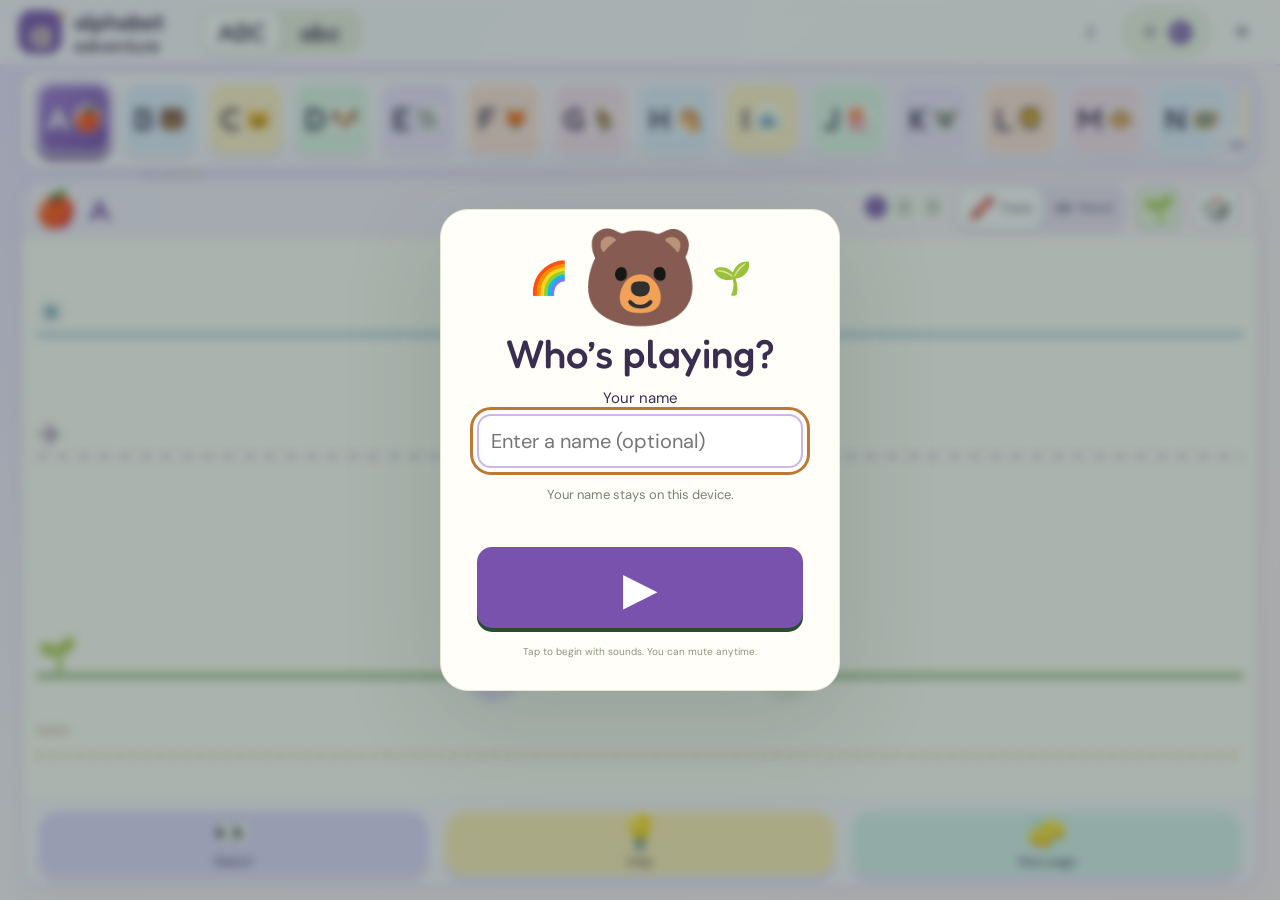
==== commit f4e6efbc: "Add placement-aware practice, attempt history, round C recognition and automatic quiz continuation" ====
--- a/index.html
+++ b/index.html
@@ -1,5 +1,5 @@
 <!doctype html>
-<html lang="en"><head><meta charset="utf-8"><meta name="viewport" content="width=device-width, initial-scale=1, viewport-fit=cover"><meta name="theme-color" content="#eef5eb"><meta name="description" content="A playful, gentle alphabet tracing adventure. Follow the dots, collect animal stickers, and learn one little stroke at a time."><title>Alphabet Adventure · Little strokes, big discoveries</title><link rel="stylesheet" href="style.css?v=27"></head>
+<html lang="en"><head><meta charset="utf-8"><meta name="viewport" content="width=device-width, initial-scale=1, viewport-fit=cover"><meta name="theme-color" content="#eef5eb"><meta name="description" content="A playful, gentle alphabet tracing adventure. Follow the dots, collect animal stickers, and learn one little stroke at a time."><title>Alphabet Adventure · Little strokes, big discoveries</title><link rel="stylesheet" href="style.css?v=32"></head>
 <body>
 <div id="scene-backdrop" aria-hidden="true"></div><div id="screen-effects" aria-hidden="true"></div>
 <header class="topbar"><div class="brand" aria-label="Alphabet Adventure"><span class="brand-icon">a<span>✦</span></span><span>alphabet<span class="brand-second">adventure</span></span></div><div class="case-switch" role="group" aria-label="Letter case"><button id="upper" class="selected" aria-pressed="true">ABC <span>Big letters</span></button><button id="lower" aria-pressed="false">abc <span>Little letters</span></button></div><nav><button id="sound" class="icon-button" aria-label="Mute sounds" aria-pressed="false">♫ <span>Sound on</span></button><button id="stickers" class="collection-button">✧ <span>My stickers</span> <b id="sticker-count">0</b></button><button id="parent" class="icon-button" aria-label="Grown-up settings">⚙</button></nav></header>
@@ -9,17 +9,18 @@
 <div class="mini-adventure"><div><strong>Small steps, big smiles 🌟</strong><span id="adventure-status" aria-live="polite">Try three easy letters, one at a time.</span></div><div id="adventure-progress" aria-label="Adventure progress"></div><button id="suggested" class="secondary">✦ Pick a letter for me</button><button id="adventure-start" class="secondary">▶ Let’s try L, T, I</button></div>
 <section class="workspace" aria-label="Letter tracing activity">
 <aside class="letter-panel"><div class="section-title"><h2>Your alphabet</h2><span>26 little adventures</span></div><div id="alphabet" class="alphabet" aria-label="Choose a letter"></div><div class="swipe-cue" aria-hidden="true">☝ ↔</div><div class="letter-pager" hidden><button id="letters-prev" aria-label="Previous letters">◀</button><span id="letters-page" aria-label="Letter pages"></span><button id="letters-next" aria-label="More letters">▶</button></div><div class="journey"><span>YOUR GROWING GARDEN</span><div class="journey-row"><b id="mastered">0 of 26 letters</b><span>🌱</span></div><progress id="garden" max="26" value="0"></progress><p>A little more wonderful every day.</p></div></aside>
-<div class="tracing-card"><div class="card-header"><div class="letter-word"><span id="word-emoji" role="button" tabindex="0" aria-label="Hear this letter">🍎</span><div><span class="eyebrow">LET’S MAKE A LETTER</span><h2><span id="letter-title">A</span> <span id="word-title">is for apple</span></h2></div></div><div id="picture-examples" role="group" aria-label="More examples for this letter"></div><div class="practice-tools" role="group" aria-label="Practice tool"><button id="trace-mode" aria-pressed="true" aria-label="Trace: follow the broad guide">🖍️ <span>Trace</span></button><button id="pencil-mode" aria-pressed="false" aria-label="Pencil: draw your own fine line">✏️ <span>Pencil</span></button></div><div class="play-tools"><button id="random-letter" class="secondary" aria-label="Choose a random letter" aria-pressed="false">🎲</button></div><button id="hear" class="round-button" aria-label="Hear this letter">♫</button></div><div class="guide-controls"><div role="group" aria-label="Writing guide"><button id="guide-trail" aria-pressed="true">〰 Wide trail</button><button id="guide-dots" aria-pressed="false">⁙ Try dots</button></div><span id="guide-label">Follow the wide trail, one stroke at a time.</span></div><button id="line-coach" class="line-coach" hidden aria-label="Hear writing-line guidance"></button><div class="instruction-row"><span id="instruction">Start at the glowing dot</span><div id="steps" aria-label="Stroke progress"></div></div>
-<div class="drawing-area" id="drawing-area"><svg id="board" viewBox="0 0 600 460" role="img" aria-label="Trace uppercase A. Start at the numbered dot and follow the arrows."><defs><filter id="glow"><feGaussianBlur stdDeviation="4"/></filter></defs><g id="writing-guides" aria-label="Sky line, plane line, grass baseline and worm line"></g><g id="letter-paths"></g><g id="pencil-directions" pointer-events="none" aria-hidden="true"></g><g id="pencil-cue" pointer-events="none"></g><g id="direction"></g><g id="start-marker"></g><circle id="touch-feedback" r="10" fill="#f8bb72" fill-opacity=".5" stroke="#d68127" stroke-width="2" visibility="hidden" pointer-events="none"/><circle id="demo-dot" r="15" fill="#f4a652" stroke="white" stroke-width="5" visibility="hidden"/></svg><div id="coach-bubble" hidden role="status"><span id="coach-face" aria-hidden="true">🐻</span><span id="coach-message"></span></div><div id="watch-caption" class="watch-caption" hidden aria-live="polite"></div><div id="hint" class="hint" aria-live="polite">☝ Touch the dot and follow the trail</div><div id="retry-notice" class="retry-notice" hidden aria-live="polite">🌱 A fresh page. Let’s try together.</div><div id="celebrate" class="celebrate" hidden><div class="reward-sky" aria-hidden="true">☁️ 🌈 ☁️</div><div id="reward-letter" class="reward-letter" aria-hidden="true"></div><div class="reward-pop-stars" aria-label="Celebration stars"><button class="pop-star" aria-label="Pop a celebration star">⭐</button><button class="pop-star" aria-label="Pop a celebration star">⭐</button><button class="pop-star" aria-label="Pop a celebration star">⭐</button></div><button class="celebration-badge" id="reward-animal" aria-label="Tap the picture to continue">🦊</button><section id="picture-game" hidden aria-label="Find the picture"><div id="picture-game-prompt" role="status"></div><button id="picture-game-hear" class="secondary" aria-label="Hear the picture question">🔊</button><div id="picture-game-choices" role="group" aria-label="Choose a picture"></div><button id="picture-game-next" class="secondary" aria-label="Continue to the next letter">➜</button></section><h3 id="reward-title">You made A!</h3><p id="reward-text">A new friend for your sticker book.</p><button id="next" hidden aria-hidden="true" tabindex="-1"></button><span class="picture-prompt" aria-hidden="true">☝ ➜</span><button id="practice-dots" class="secondary" hidden>⁙ Try this letter with dots</button><button id="break-button" class="text-button" hidden>🌱 Take a little break</button><button id="again" class="text-button">↻ Trace it again</button></div><div id="particles" aria-hidden="true"></div></div>
-<div class="card-footer"><button id="demo" class="secondary" aria-label="Watch the whole letter"><span class="action-icon" aria-hidden="true">👀</span><span>Watch</span></button><button id="help" class="secondary" aria-label="Help: show the part to try"><span class="action-icon" aria-hidden="true">💡</span><span>Help</span></button><span id="stroke-label">One little stroke at a time</span><button id="check-pencil" class="secondary" hidden aria-label="Check my drawing"><span class="action-icon" aria-hidden="true">✅</span><span>Check</span></button><button id="retry" class="secondary" aria-label="Clear the paper and try again"><span class="action-icon" aria-hidden="true">🧽</span><span>New page</span></button></div></div>
+<div class="tracing-card"><div class="card-header"><div class="letter-word"><span id="word-emoji" role="button" tabindex="0" aria-label="Hear this letter">🍎</span><div><span class="eyebrow">LET’S MAKE A LETTER</span><h2><span id="letter-title">A</span> <span id="word-title">is for apple</span></h2></div></div><div id="picture-examples" role="group" aria-label="More examples for this letter"></div><div class="practice-tools" role="group" aria-label="Practice tool"><button id="trace-mode" aria-pressed="true" aria-label="Trace: follow the broad guide">🖍️ <span>Trace</span></button><button id="pencil-mode" aria-pressed="false" aria-label="Pencil: draw your own fine line">✏️ <span>Pencil</span></button></div><div class="play-tools"><button id="target-practice" aria-label="Practice: crayon then pencil" title="Practice: crayon then pencil">🌱</button><button id="random-letter" class="secondary" aria-label="Choose a random letter" aria-pressed="false">🎲</button></div><button id="hear" class="round-button" aria-label="Hear this letter">♫</button></div><div class="guide-controls"><div role="group" aria-label="Writing guide"><button id="guide-trail" aria-pressed="true">〰 Wide trail</button><button id="guide-dots" aria-pressed="false">⁙ Try dots</button></div><span id="guide-label">Follow the wide trail, one stroke at a time.</span></div><button id="line-coach" class="line-coach" hidden aria-label="Hear writing-line guidance"></button><div class="instruction-row"><span id="instruction">Start at the glowing dot</span><div id="steps" aria-label="Stroke progress"></div></div>
+<div id="practice-banner" class="practice-banner" hidden><span id="practice-status"></span><button id="exit-practice" class="text-button">Finish practice</button></div><div class="drawing-area" id="drawing-area"><svg id="board" viewBox="0 0 600 460" role="img" aria-label="Trace uppercase A. Start at the numbered dot and follow the arrows."><defs><filter id="glow"><feGaussianBlur stdDeviation="4"/></filter></defs><g id="writing-guides" aria-label="Sky line, plane line, grass baseline and worm line"></g><g id="watch-guide" pointer-events="none" aria-hidden="true"></g><g id="letter-paths"></g><g id="pencil-repair" pointer-events="none" aria-hidden="true"></g><g id="pencil-directions" pointer-events="none" aria-hidden="true"></g><g id="pencil-cue" pointer-events="none"></g><g id="direction"></g><g id="start-marker"></g><circle id="touch-feedback" r="10" fill="#f8bb72" fill-opacity=".5" stroke="#d68127" stroke-width="2" visibility="hidden" pointer-events="none"/><circle id="demo-dot" r="15" fill="#f4a652" stroke="white" stroke-width="5" visibility="hidden"/></svg><div id="coach-bubble" hidden role="status"><span id="coach-face" aria-hidden="true">🐻</span><span id="coach-message"></span></div><div id="watch-caption" class="watch-caption" hidden aria-live="polite"></div><div id="hint" class="hint" aria-live="polite">☝ Touch the dot and follow the trail</div><div id="retry-notice" class="retry-notice" hidden aria-live="polite">🌱 A fresh page. Let’s try together.</div><div id="celebrate" class="celebrate" hidden><div class="reward-sky" aria-hidden="true">☁️ 🌈 ☁️</div><div id="reward-letter" class="reward-letter" aria-hidden="true"></div><div class="reward-pop-stars" aria-label="Celebration stars"><button class="pop-star" aria-label="Pop a celebration star">⭐</button><button class="pop-star" aria-label="Pop a celebration star">⭐</button><button class="pop-star" aria-label="Pop a celebration star">⭐</button></div><button class="celebration-badge" id="reward-animal" aria-label="Tap the picture to continue">🦊</button><section id="picture-game" hidden aria-label="Find the picture"><div id="picture-game-prompt" role="status"></div><button id="picture-game-hear" class="secondary" aria-label="Hear the picture question">🔊</button><div id="picture-game-choices" role="group" aria-label="Choose a picture"></div><button id="picture-game-next" class="secondary" aria-label="Continue to the next letter">➜</button></section><h3 id="reward-title">You made A!</h3><p id="reward-text">A new friend for your sticker book.</p><button id="next" hidden aria-hidden="true" tabindex="-1"></button><span class="picture-prompt" aria-hidden="true">☝ ➜</span><button id="practice-dots" class="secondary" hidden>⁙ Try this letter with dots</button><button id="break-button" class="text-button" hidden>🌱 Take a little break</button><button id="again" class="text-button">↻ Trace it again</button></div><div id="particles" aria-hidden="true"></div></div>
+<div id="pencil-coach" class="pencil-coach" hidden role="status" aria-live="polite"></div><div id="pencil-repair-key" class="pencil-repair-key" hidden role="status"></div><div class="pencil-repair-tools"><button id="undo-pencil" class="secondary" hidden>↶ Undo last</button><button id="stop-pencil-watch" class="secondary" hidden>My turn</button><button id="hide-pencil-guide" class="secondary" hidden>Hide model</button></div><div class="card-footer"><button id="demo" class="secondary" aria-label="Watch the whole letter"><span class="action-icon" aria-hidden="true">👀</span><span>Watch</span></button><button id="help" class="secondary" aria-label="Help: show the part to try"><span class="action-icon" aria-hidden="true">💡</span><span>Help</span></button><span id="stroke-label">One little stroke at a time</span><button id="check-pencil" class="secondary" hidden aria-label="Check my drawing"><span class="action-icon" aria-hidden="true">✅</span><span>Check</span></button><button id="retry" class="secondary" aria-label="Clear the paper and try again"><span class="action-icon" aria-hidden="true">🧽</span><span>New page</span></button></div></div>
 <aside class="friend-panel"><span class="eyebrow">YOUR LITTLE CHEERLEADER</span><div class="friend-illustration"><span class="friend-spark spark-one">✦</span><span id="friend">🦊</span><span class="friend-spark spark-two">✧</span><span class="friend-shadow"></span></div><h2 id="friend-heading">Hi, little explorer!</h2><p id="friend-saying">Every letter starts with one little line. You’ve got this!</p><div class="tip-card"><span>☝</span><p><b>Follow the glowing dot</b><br>Use your finger or a mouse.<br>Take your time. There’s no rush.</p></div><div class="reward-preview"><span>✧</span><p>A new sticker is waiting<br>at the end of your letter!</p></div></aside>
 </section><footer class="page-footer"><span>Made for little hands & big imaginations <span>♡</span></span><span>No timers. No pressure. Just discovery.</span></footer></main>
 <dialog id="welcome"><div class="welcome-art" aria-hidden="true">🌈<span>🐻</span>🌱</div><div class="eyebrow">WELCOME, LITTLE EXPLORER</div><h2>Who’s playing?</h2><label for="player-name">Your name</label><input id="player-name" type="text" maxlength="32" autocomplete="off" autocapitalize="words" spellcheck="false" placeholder="Enter a name (optional)"><p>Your name stays on this device.</p><button id="start" class="primary" aria-label="Start playing">▶</button><small>Tap to begin with sounds. You can mute anytime.</small></dialog>
 <dialog id="sticker-dialog"><button class="close" data-close="sticker-dialog" aria-label="Close sticker book">×</button><div class="eyebrow">LOOK WHAT YOU GREW</div><h2>Your sticker garden ✿</h2><p>Every completed letter brings a new friend.</p><div id="sticker-grid"></div><p class="storage-note">Saved on this browser, on this device.</p></dialog>
 <dialog id="settings-dialog"><button class="close" data-close="settings-dialog" aria-label="Close settings">×</button><div class="eyebrow">FOR GROWN-UPS</div><h2>A little progress, every day</h2>
 <div class="chart-filters"><label>Practice <select id="chart-mode"><option value="trail">Trace · broad guide</option><option value="dots">Dots · older practice</option><option value="pencil">Pencil</option></select></label><label>Support <select id="chart-level"><option value="gentle">More wiggle room</option><option value="focused">Closer tracing</option></select></label></div>
-<p id="chart-context"></p><div id="progress-dashboard"></div><button id="review-practice" class="secondary">🌱 Practice a letter needing support</button><label class="setting-row">Personalized dice practice <input id="adaptive-practice" type="checkbox"></label>
+<button id="review-practice" class="secondary">🌱 Practice: crayon → pencil</button><p id="chart-context"></p><div id="progress-dashboard"></div><section id="pencil-parent-plan" class="chart-panel" hidden></section><label class="setting-row">Personalized dice practice <input id="adaptive-practice" type="checkbox"></label>
 <details><summary>How these observations work</summary><p id="observation-note"></p><p>Pencil records actual movement anywhere on the paper. Its shape score allows different sizes and positions. Screen tracing is not an assessment of independent handwriting. Speed is never a goal.</p><div id="observation-rows"></div><p id="practice-summary"></p><div id="practice-list"></div></details>
-<details class="parent-controls"><summary>Practice settings</summary><label class="setting-row">Numbered Pencil tips <input id="pencil-directions-choice" type="checkbox" checked></label><p>Numbers are optional suggestions, not checkpoints. Tips move to the next part when you draw a route. Help repeats the current short tip. Watch demonstrates each tip. The drawing itself determines completion.</p><label class="setting-row">Handwriting lines <input id="writing-lines" type="checkbox" checked></label><p>Sky: tall letters. Plane: small-letter height. Grass: where letters sit. Worm: where tails go. Tap a line name to hear about it.</p><label class="setting-row">Practice appearance <select id="practice-appearance"><option value="trail">Trace · broad guide</option><option value="pencil">Pencil · draw your own line</option></select></label><label class="setting-row">How much wiggle room? <select id="difficulty"><option value="gentle">More wiggle room</option><option value="focused">Closer tracing</option></select></label><label class="setting-row">Gentle background music <input id="music-choice" type="checkbox"></label><label class="setting-row">Celebration animations <input id="animations" type="checkbox" checked></label><h3>Voice: gentle English</h3><p id="voice-note"></p><button id="test-voice" class="secondary">♫ Hear voice</button><p>Watch shows and narrates the whole letter. Help gives a numbered Pencil tip or highlights the current Trace stroke. Pencil waits for three seconds of stillness and compares the drawing with all letters in the selected case, allowing different positions, sizes, and stroke orders. It rewards a clear match, allows unfinished work to continue, and suggests a demonstration for a different letter without locking the paper. Uncertain work is not marked correct. Pages are bounded to 16 drawn gestures or a long scribble; work is preserved for repair. This geometric recognizer uses synthetic print examples, not a trained or validated child-handwriting model. Some valid handwriting styles will not match. Raw drawings stay in memory; only summary observations are saved locally. Try letters on real paper together too.</p><button id="reset" class="secondary">Reset saved practice…</button></details>
+<details class="parent-controls"><summary>Practice settings</summary><label class="setting-row">Automatic Pencil demonstrations <input id="auto-pencil-choice" type="checkbox" checked></label><p>After tapping Check, show a helpful part automatically, or the whole letter when unsure. Each kind of help plays automatically just once per page; Watch remains available. Pauses never start demonstrations. My turn stops Watch. Blue dashes suggest a missing part; amber marks a region to compare. Undo last keeps the rest of the drawing. Hide model lets your child try from memory.</p><label class="setting-row">Numbered Pencil tips <input id="pencil-directions-choice" type="checkbox" checked></label><p>Numbers are optional suggestions, not checkpoints. Tips move to the next part when you draw a route. Help repeats the current short tip. Watch demonstrates each tip. The drawing itself determines completion.</p><label class="setting-row">Handwriting lines <input id="writing-lines" type="checkbox" checked></label><p>Sky: tall letters. Plane: small-letter height. Grass: where letters sit. Worm: where tails go. Tap a line name to hear about it.</p><label class="setting-row">Practice appearance <select id="practice-appearance"><option value="trail">Trace · broad guide</option><option value="pencil">Pencil · draw your own line</option></select></label><label class="setting-row">How much wiggle room? <select id="difficulty"><option value="gentle">More wiggle room</option><option value="focused">Closer tracing</option></select></label><label class="setting-row">Gentle background music <input id="music-choice" type="checkbox"></label><label class="setting-row">Celebration animations <input id="animations" type="checkbox" checked></label><h3>Voice: gentle English</h3><p id="voice-note"></p><button id="test-voice" class="secondary">♫ Hear voice</button><p>Watch shows and narrates the whole letter. Help gives a numbered Pencil tip or highlights the current Trace stroke. Pencil waits for three seconds of stillness and compares the drawing with all letters in the selected case, allowing different positions, sizes, and stroke orders. It rewards a clear match, allows unfinished work to continue, and waits for Check before demonstrating help for an unfinished or uncertain letter. The paper is never cleared by checking. Uncertain work is not marked correct. Pages are bounded to 16 drawn gestures or a long scribble; work is preserved for repair. This geometric recognizer uses synthetic print examples, not a trained or validated child-handwriting model. Some valid handwriting styles will not match. Raw drawings stay in memory; only summary observations are saved locally. Try letters on real paper together too.</p><button id="reset" class="secondary">Reset saved practice…</button></details>
 <p class="storage-note">Saved only in this browser. No uploaded child data or third-party analytics.</p><p id="storage-status" class="storage-note"></p></dialog>
-<dialog id="break-dialog"><div class="eyebrow">LITTLE HANDS DID BIG THINGS</div><h2>Lovely practice! 🌱</h2><p id="break-message"></p><button class="primary" data-close="break-dialog">Ready to play again</button></dialog><script src="letters.js"></script><script src="scene.js?v=27"></script><script src="learning.js?v=27"></script><script src="accessibility.js?v=27"></script><script src="pencil-shape.js?v=27"></script><script src="play.js?v=27"></script><script src="progress.js?v=27"></script><script src="studio.js?v=27"></script><script src="narration.js?v=27"></script><script src="rewards.js?v=27"></script><script src="recognition-data.js?v=27"></script><script src="recognition.js?v=27"></script><script src="examples.js?v=27"></script><script src="pencil-directions.js?v=27"></script><script src="recognition-client.js?v=27"></script><script src="app.js?v=27"></script></body></html>
+<dialog id="break-dialog"><div class="eyebrow">LITTLE HANDS DID BIG THINGS</div><h2>Lovely practice! 🌱</h2><p id="break-message"></p><button class="primary" data-close="break-dialog">Ready to play again</button></dialog><dialog id="practice-done"><h2>🌟 Lovely practice!</h2><p>Now try one letter on real paper with a grown-up.</p><button id="practice-done-close" class="primary">Keep exploring</button></dialog><script src="letters.js"></script><script src="scene.js?v=32"></script><script src="learning.js?v=32"></script><script src="accessibility.js?v=32"></script><script src="pencil-shape.js?v=32"></script><script src="play.js?v=32"></script><script src="progress.js?v=32"></script><script src="studio.js?v=32"></script><script src="narration.js?v=32"></script><script src="rewards.js?v=32"></script><script src="recognition-data.js?v=32"></script><script src="recognition.js?v=32"></script><script src="examples.js?v=32"></script><script src="pencil-directions.js?v=32"></script><script src="recognition-client.js?v=32"></script><script src="pencil-feedback.js?v=32"></script><script src="practice-plan.js?v=32"></script><script src="app.js?v=32"></script></body></html>
+
--- a/style.css
+++ b/style.css
@@ -115,3 +115,23 @@
 @keyframes picture-wiggle{30%{transform:rotate(-7deg) translateY(-5px)}70%{transform:rotate(7deg) translateY(-5px)}}
 .no-motion #picture-game-choices button{animation:none}
 @media(prefers-reduced-motion:reduce){#picture-game-choices button{animation:none}}
+
+/* Watch leaves a wider colored model below the child's dark pencil marks. */
+.watch-guide-line{fill:none;stroke:#9661d2;stroke-width:11;stroke-opacity:.55;stroke-linecap:round;stroke-linejoin:round;pointer-events:none}
+#watch-guide{display:none}
+.pencil-guide #watch-guide{display:block}
+
+
+/* Pencil repair controls stay outside the writing surface. */
+.pencil-repair-key{font-size:.85rem;color:#36495b;padding:5px 14px;background:#f1f8fa;border-radius:10px}
+.pencil-repair-tools{display:flex;gap:8px;justify-content:center;flex-wrap:wrap}.pencil-repair-tools:has(button:not([hidden])){padding:5px 10px}.pencil-repair-tools button{font-size:.85rem;min-height:40px;padding:6px 12px}
+#pencil-parent-plan{background:#f0f8f5;border:1px solid #b8d7cb;margin:14px 0}#pencil-parent-plan li{margin:10px 0;line-height:1.5}#pencil-parent-plan h4{margin:12px 0 4px}#pencil-repair{pointer-events:none}
+
+.pencil-guide.pencil-model-hidden #letter-paths .track,.pencil-guide.pencil-model-hidden #letter-paths .centerline,.pencil-guide.pencil-model-hidden #pencil-directions,.pencil-guide.pencil-model-hidden #pencil-repair{visibility:hidden}
+
+/* Pencil coaching lives outside the paper, including on narrow phones. */
+.pencil-coach{min-height:2.7em;padding:5px 12px;font-size:13px;line-height:1.35;color:#583768;background:#fff8dc;border-radius:10px;flex-shrink:0}
+.pencil-coach[hidden]{display:none}
+.pencil-repair-key{font-size:12px;padding:3px 12px}
+
+.practice-banner{display:flex;align-items:center;justify-content:space-between;padding:4px 12px;background:#e8f4dd;color:#38552c;font-weight:bold;flex-shrink:0;font-size:13px}.practice-banner[hidden]{display:none}.practice-banner button{min-height:32px;font-size:12px}.attempt-card{border-top:1px solid #ded3ea;padding:8px 0}.attempt-card h4{margin:6px 0}.attempt-table{width:100%;border-collapse:collapse;font-size:12px}.attempt-table th,.attempt-table td{text-align:left;padding:6px 3px;border-bottom:1px solid #eee}.attempt-table th{color:#59387b}#target-practice{background:#e8f4dd;border-radius:12px}
